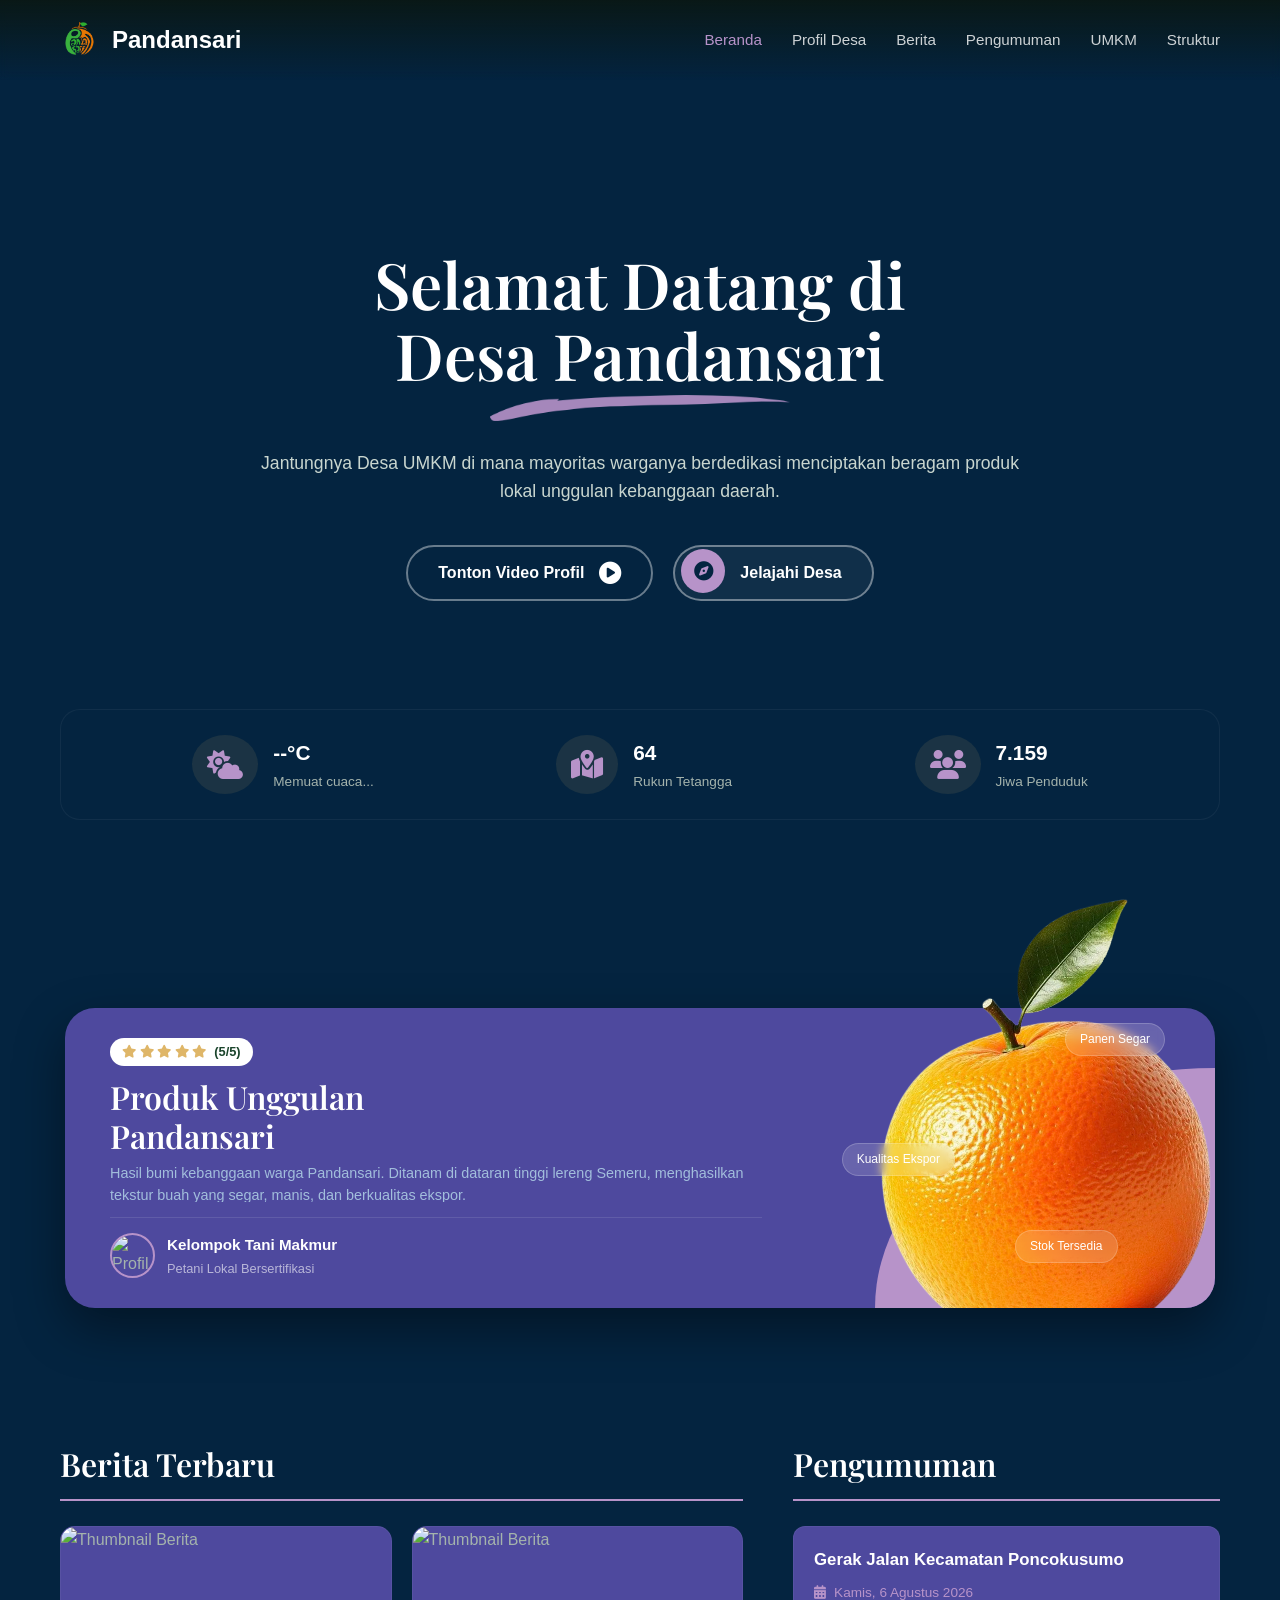
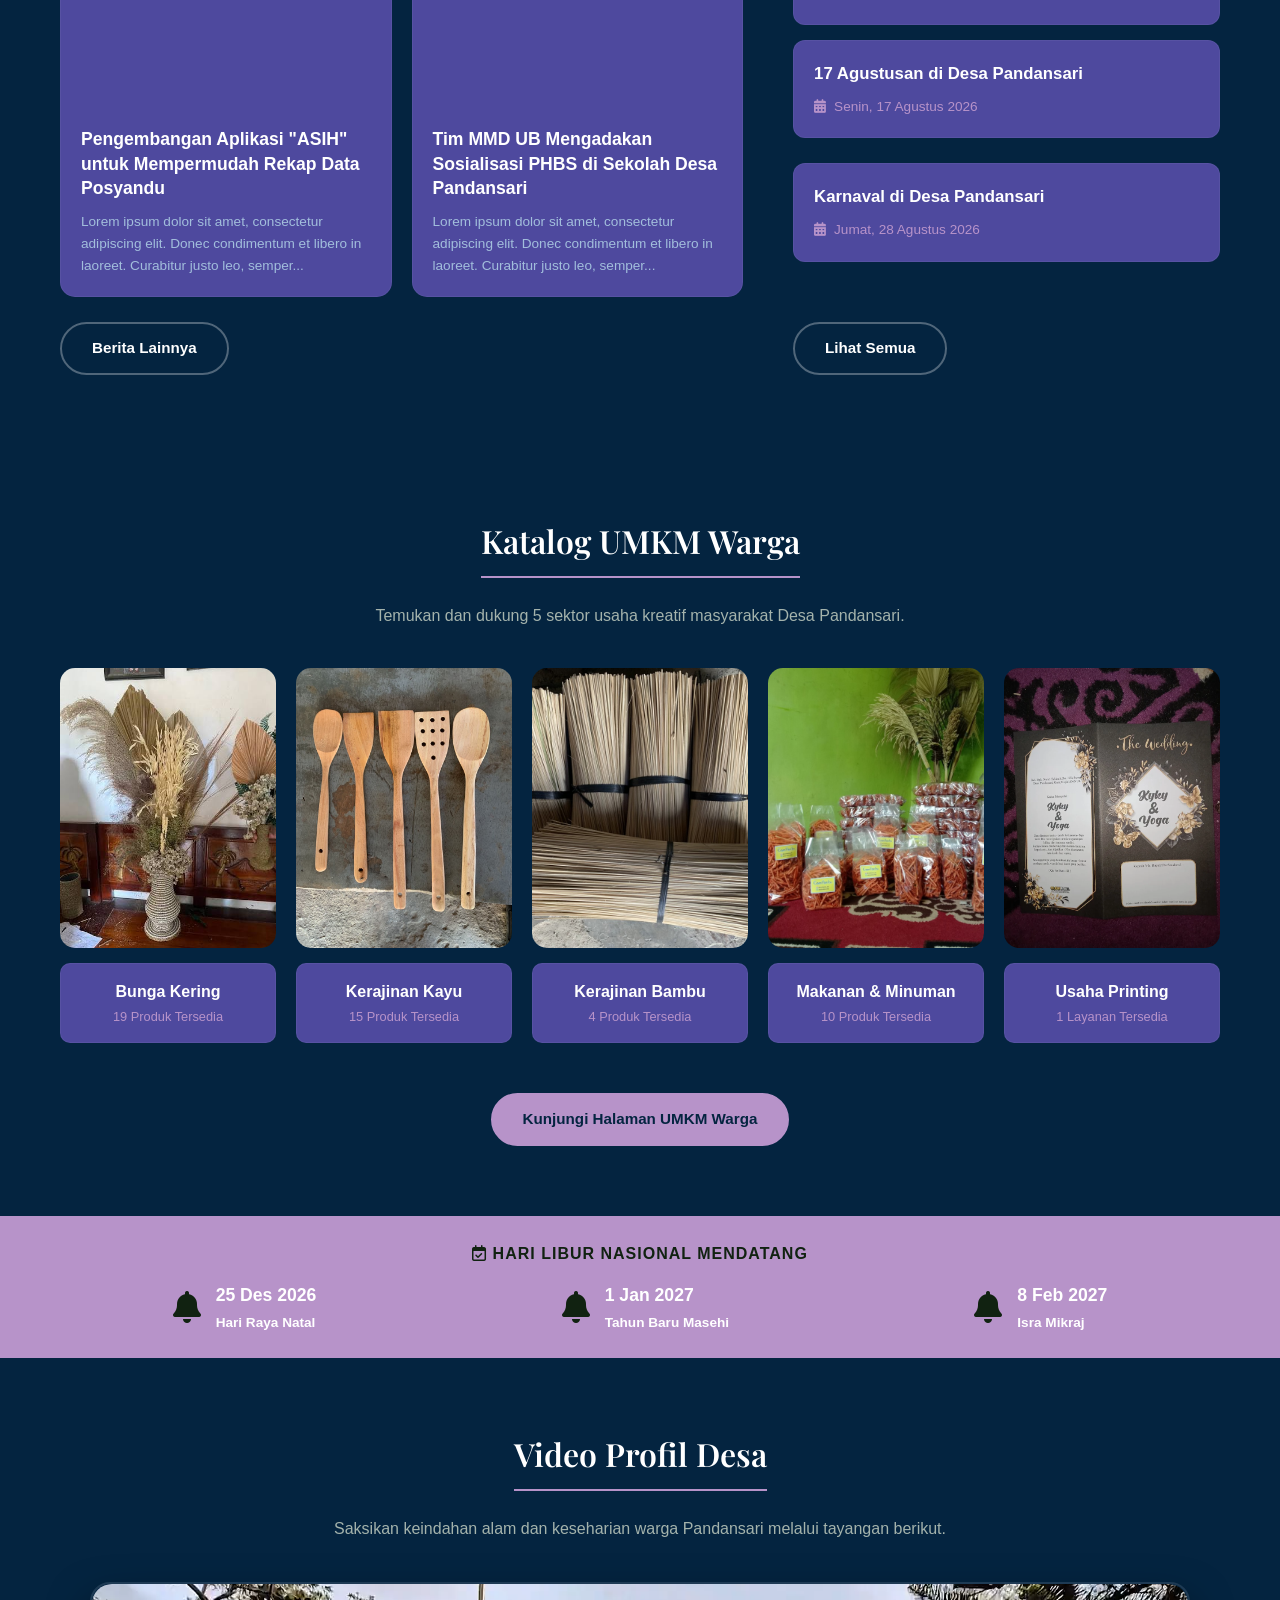
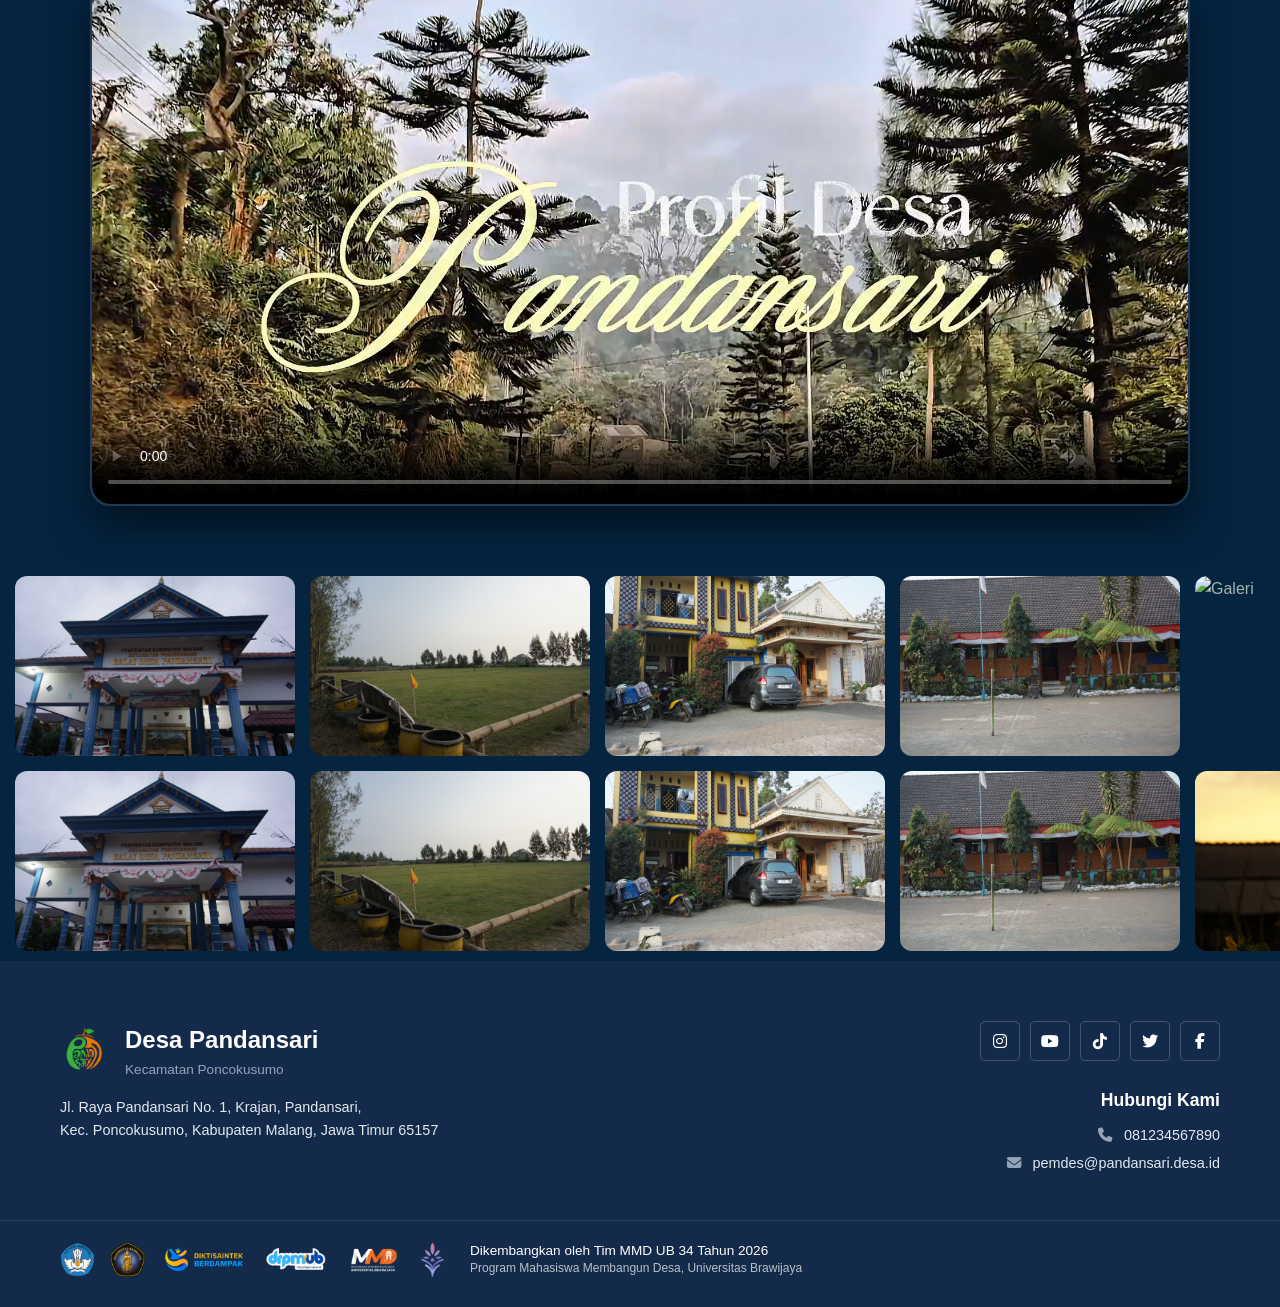
==== index.html @ 89716ce5 "Initial commit tanpa video besar" ====
<!DOCTYPE html>
<html lang="id">
<head>
    <meta charset="UTF-8">
    <meta name="viewport" content="width=device-width, initial-scale=1.0">
    <title>Beranda - Sistem Informasi Desa Pandansari</title>
    <meta name="referrer" content="strict-origin-when-cross-origin">
    
    <link rel="icon" type="image/jpeg" href="assets/MMD34.png">
    <link rel="preconnect" href="https://fonts.googleapis.com">
    <link rel="preconnect" href="https://fonts.gstatic.com" crossorigin>
    <link href="https://fonts.googleapis.com/css2?family=DM+Sans:wght@400;500;700&family=Playfair+Display:ital,wght@0,400;0,600;0,700;1,400&display=swap" rel="stylesheet">
    <link rel="stylesheet" href="https://cdnjs.cloudflare.com/ajax/libs/font-awesome/6.4.0/css/all.min.css">
    <link rel="stylesheet" href="style.css">
</head>
<body>

    <!-- NAVBAR -->
    <header class="navbar-section">
        <div class="container navbar-container">
            <div class="nav-brand">
                <img src="assets/Pandansari.png" alt="Logo Pandansari" class="nav-logo">
                <div class="nav-title">
                    <h1>Pandansari</h1>
                </div>
            </div>
            <div class="hamburger" id="hamburger"><i class="fa-solid fa-bars"></i></div>
            <nav class="nav-menu">
                <ul>
                    <li><a href="index.html" class="active">Beranda</a></li>
                    <li><a href="profil.html">Profil Desa</a></li>
                    <li><a href="berita.html">Berita</a></li>
                    <li><a href="pengumuman.html">Pengumuman</a></li>
                    <li><a href="umkm.html">UMKM</a></li>
                    <li><a href="struktur.html">Struktur</a></li>
                </ul>
            </nav>
        </div>
    </header>

    <!-- 1. HERO SECTION (Selamat Datang, Cuaca, RT, Penduduk) -->
    <section class="hero">
        <video autoplay loop muted playsinline class="hero-bg">
            <source src="assets/backdrop-desa.MOV" type="video/mp4">
        </video>
        <div class="overlay"></div> 
        
        <div class="container hero-content text-center">
            <h1>Selamat Datang di <br>Desa Pandansari</h1>
            <img src="assets/Brush.png" alt="Aksen" class="hero-brush">
            
            <!-- Tagline yang dikembalikan -->
            <p>Jantungnya Desa UMKM di mana mayoritas warganya berdedikasi menciptakan beragam produk lokal unggulan kebanggaan daerah.</p>
            <!-- AREA TOMBOL HERO -->
<div class="hero-actions">
    <!-- Tombol 1: Tonton Video (Gaya Outline) -->
    <a href="#video-profil" class="btn-hero-outline">
        Tonton Video Profil <i class="fas fa-play-circle"></i>
    </a>

    <!-- Tombol 2: Jelajahi Desa (Gaya Ikon Bulat + Teks) -->
    <a href="#produk-unggulan" class="btn-hero-icon-text">
        <div class="icon-circle"><i class="fas fa-compass"></i></div>
        <span class="title">Jelajahi Desa</span>
    </a>
</div>
        </div>

        <!-- Kotak Info Besar (Dikembalikan seperti semula) -->
        <div class="container floating-info-container">
            <div class="floating-card">
                <div class="f-info-item">
                    <i id="weather-icon" class="fa-solid fa-cloud-sun"></i>
                    <div>
                        <h4 id="weather-temp">--°C</h4>
                        <p id="weather-desc">Memuat cuaca...</p>
                    </div>
                </div>
                <div class="f-info-item">
                    <i class="fa-solid fa-map-location-dot"></i>
                    <div>
                        <h4>64</h4>
                        <p>Rukun Tetangga</p>
                    </div>
                </div>
                <div class="f-info-item">
                    <i class="fa-solid fa-users"></i>
                    <div>
                        <h4>7.159</h4>
                        <p>Jiwa Penduduk</p>
                    </div>
                </div>
            </div>
        </div>
    </section>

<!-- 2. PRODUK UNGGULAN (JERUK) - Efek Pop-up / Overlapping -->
    <section class="unggulan-popup-section" id="produk-unggulan">
        <div class="container">
            <div class="unggulan-card">
                
                <!-- Bagian Kiri: Teks & Info -->
                <div class="unggulan-text">
                    <!-- Badge Rating Putih -->
                    <div class="rating-badge">
                        <span class="stars">
                            <i class="fa-solid fa-star"></i>
                            <i class="fa-solid fa-star"></i>
                            <i class="fa-solid fa-star"></i>
                            <i class="fa-solid fa-star"></i>
                            <i class="fa-solid fa-star"></i>
                        </span> 
                        <span class="score">(5/5)</span>
                    </div>
                    
                    <h2>Produk Unggulan <br>Pandansari</h2>
                    <p>Hasil bumi kebanggaan warga Pandansari. Ditanam di dataran tinggi lereng Semeru, menghasilkan tekstur buah yang segar, manis, dan berkualitas ekspor.</p>
                    
                    <!-- Profil Petani dengan Garis Pemisah -->
                    <div class="petani-info">
                        <!-- Mengganti Ikon dengan Gambar Profil Bundar -->
                        <img src="https://via.placeholder.com/100" alt="Profil Petani" class="petani-img">
                        <div>
                            <h4>Kelompok Tani Makmur</h4>
                            <p>Petani Lokal Bersertifikasi</p>
                        </div>
                    </div>
                </div>

                <!-- Bagian Kanan: Gambar Jeruk & Background Blob -->
                <div class="unggulan-image">
                    <!-- Lingkaran warna hijau zaitun di belakang jeruk -->
                    <div class="bg-blob"></div>
                    
                    <!-- Gambar Jeruk -->
                    <img src="assets/orange.png" alt="Jeruk Pandansari" class="main-img">
                    
                </div>

                <div class="floating-tag tag-1">Panen Segar</div>
                <div class="floating-tag tag-2">Kualitas Ekspor</div>
                <div class="floating-tag tag-3">Stok Tersedia</div>

            </div>
        </div>
    </section>

    <!-- 3. BERITA & PENGUMUMAN ACARA (Berdampingan Kiri & Kanan) -->
    <section class="berita-pengumuman-section section-padding">
        <div class="container bp-split">
            
            <!-- Kiri: Berita Desa & Proker -->
 <div class="berita-section">
    <h3 class="section-title">Berita Terbaru</h3>
    
    <div class="berita-grid">
        <!-- Kartu Berita 1 -->
        <div class="berita-card">
            <img src="path-gambar-berita-1.jpg" alt="Thumbnail Berita">
            <div class="berita-content">
                <h4>Pengembangan Aplikasi "ASIH" untuk Mempermudah Rekap Data Posyandu</h4>
                <p>Lorem ipsum dolor sit amet, consectetur adipiscing elit. Donec condimentum et libero in laoreet. Curabitur justo leo, semper...</p>
            </div>
        </div>

        <!-- Kartu Berita 2 -->
        <div class="berita-card">
            <img src="path-gambar-berita-2.jpg" alt="Thumbnail Berita">
            <div class="berita-content">
                <h4>Tim MMD UB Mengadakan Sosialisasi PHBS di Sekolah Desa Pandansari</h4>
                <p>Lorem ipsum dolor sit amet, consectetur adipiscing elit. Donec condimentum et libero in laoreet. Curabitur justo leo, semper...</p>
            </div>
        </div>
    </div>
    
    <!-- Tombol menggunakan gaya asli bawaan Anda -->
    <a href="#" class="btn btn-outline-gold">Berita Lainnya</a>
</div>

    <!-- ==================================
         BAGIAN KANAN: PENGUMUMAN
    =================================== -->
    <div class="pengumuman-section">
        <h3 class="section-title">Pengumuman</h3>
        
        <div class="pengumuman-list">
            <!-- Kartu Pengumuman 1 -->
            <div class="pengumuman-card">
                <h4>Gerak Jalan Kecamatan Poncokusumo</h4>
                <div class="date"><i class="fas fa-calendar-alt"></i> Kamis, 6 Agustus 2026</div>
            </div>
            
            <!-- Kartu Pengumuman 2 -->
            <div class="pengumuman-card">
                <h4>17 Agustusan di Desa Pandansari</h4>
                <div class="date"><i class="fas fa-calendar-alt"></i> Senin, 17 Agustus 2026</div>
            </div>
        </div>

            <div class="pengumuman-card">
                <h4>Karnaval di Desa Pandansari</h4>
                <div class="date"><i class="fas fa-calendar-alt"></i> Jumat, 28 Agustus 2026</div>
            </div>
                <a href="#" class="btn btn-outline-gold">Lihat Semua</a>
        </div>

    </div>

        </div>
    </section>

    <!-- 4. ETALASE UMKM (5 Kartu + Tombol Khusus) -->
    <section class="umkm-section section-padding">
        <div class="container text-center">
            <h2 class="section-title">Katalog UMKM Warga</h2>
            <p style="margin-bottom: 40px;">Temukan dan dukung 5 sektor usaha kreatif masyarakat Desa Pandansari.</p>
            
            <div class="umkm-grid">
                <div class="umkm-item">
                    <div class="umkm-img-box">
                        <img src="assets/bunga.jpg" alt="Bunga Kering">
                    </div>
                    <div class="umkm-info-box">
                        <h3>Bunga Kering</h3>
                        <p>19 Produk Tersedia</p>
                    </div>
                </div>
                <div class="umkm-item">
                    <div class="umkm-img-box">
                        <img src="assets/kayu.jpg" alt="Kayu">
                    </div>
                    <div class="umkm-info-box">
                        <h3>Kerajinan Kayu</h3>
                        <p>15 Produk Tersedia</p>
                    </div>
                </div>
                <div class="umkm-item">
                    <div class="umkm-img-box">
                        <img src="assets/bambu.jpeg" alt="Bambu">
                    </div>
                    <div class="umkm-info-box">
                        <h3>Kerajinan Bambu</h3>
                        <p>4 Produk Tersedia</p>
                    </div>
                </div>
                <div class="umkm-item">
                    <div class="umkm-img-box">
                        <img src="assets/makanan.jpg" alt="Makanan">
                    </div>
                    <div class="umkm-info-box">
                        <h3>Makanan & Minuman</h3>
                        <p>10 Produk Tersedia</p>
                    </div>
                </div>
                <div class="umkm-item">
                    <div class="umkm-img-box">
                        <img src="assets/print.webp" alt="Printing">
                    </div>
                    <div class="umkm-info-box">
                        <h3>Usaha Printing</h3>
                        <p>1 Layanan Tersedia</p>
                    </div>
                </div>
            </div>

            <!-- Tombol Menuju Halaman Khusus UMKM -->
            <a href="umkm.html" class="btn btn-gold" style="margin-top: 50px;">Kunjungi Halaman UMKM Warga</a>
        </div>
    </section>

    <!-- 5. AGENDA LIBUR NASIONAL (Pita Emas Otomatis dari JS) -->
    <section class="agenda-strip">
        <div class="container text-center">
            <h4 style="color: #112211; margin-bottom: 15px; font-family: var(--font-body); font-weight: 700; letter-spacing: 1px;"><i class="fa-regular fa-calendar-check"></i> HARI LIBUR NASIONAL MENDATANG</h4>
        </div>
        <!-- JavaScript akan memasukkan data libur ke dalam div id ini -->
        <div class="container strip-flex" id="agenda-nasional-container">
            <p style="color: #112211;">Menyinkronkan kalender nasional...</p>
        </div>
    </section>

    <!-- 6. VIDEO PROFIL DESA (Wadah Diperbesar) -->
    <section class="video-profile-section section-padding" id="video-profil">
        <div class="container text-center">
            <h2 class="section-title">Video Profil Desa</h2>
            <p style="margin-bottom: 40px;">Saksikan keindahan alam dan keseharian warga Pandansari melalui tayangan berikut.</p>
            
            <div class="video-container-box">
            <video 
                width="100%" 
                height="520" 
                controls 
                poster="assets/thumbnail.png" 
                style="object-fit: cover; border-radius: 20px; display: block;">
               <source src="assets/VIDEO PROFIL.mp4" type="video/mp4">
                Maaf, browser Anda tidak mendukung pemutaran video ini.
            </video>
            </div>
        </div>
    </section>

    <!-- 7. GALERI RUNNING (2 Baris, Rapat dengan Footer) -->
    <section class="gallery-marquee-section">
        <!-- Baris 1: Kanan ke Kiri -->
        <div class="marquee-track track-right">
            <div class="marquee-content">
                <img src="assets/Balai Desa.JPG" alt="Galeri">
                <img src="assets/Lapangan.JPG" alt="Galeri">
                <img src="assets/Rumah Kasun.JPG" alt="Galeri">
                <img src="assets/SDN 1.JPG" alt="Galeri">
                <img src="assets/matahari.jpg" alt="Galeri">
                <img src="assets/bunga.JPG" alt="Galeri">
                <img src="assets/makanan.jpg" alt="Galeri">
                <!-- Duplikat agar loop mulus -->
                <img src="assets/Balai Desa.JPG" alt="Galeri">
                <img src="assets/Lapangan.JPG" alt="Galeri">
                <img src="assets/Rumah Kasun.JPG" alt="Galeri">
                <img src="assets/SDN 1.JPG" alt="Galeri">
                <img src="assets/matahari.JPG" alt="Galeri">
                <img src="assets/bunga.JPG" alt="Galeri">
                <img src="assets/makanan.jpg" alt="Galeri">
            </div>
        </div>
        
        <!-- Baris 2: Kiri ke Kanan -->
        <div class="marquee-track track-left" style="margin-top: 15px;">
            <div class="marquee-content">
                <img src="assets/Balai Desa.JPG" alt="Galeri">
                <img src="assets/Lapangan.JPG" alt="Galeri">
                <img src="assets/Rumah Kasun.JPG" alt="Galeri">
                <img src="assets/SDN 1.JPG" alt="Galeri">
                <img src="assets/matahari.JPG" alt="Galeri">
                <img src="assets/bunga.JPG" alt="Galeri">
                <img src="assets/makanan.jpg" alt="Galeri">
                <!-- Duplikat agar loop mulus -->
                <img src="assets/Balai Desa.JPG" alt="Galeri">
                <img src="assets/Lapangan.JPG" alt="Galeri">
                <img src="assets/Rumah Kasun.JPG" alt="Galeri">
                <img src="assets/SDN 1.JPG" alt="Galeri">
                <img src="assets/matahari.JPG" alt="Galeri">
                <img src="assets/bunga.JPG" alt="Galeri">
                <img src="assets/makanan.jpg" alt="Galeri">
            </div>
        </div>
    </section>

    <!-- FOOTER NGEBRUK -->
    <footer id="kontak" class="footer-ngebruk">
        <div class="container footer-top">
            <div class="f-kiri">
                <div class="f-logo-title">
                    <img src="assets/Pandansari.png" alt="Logo">
                    <div>
                        <h2>Desa Pandansari</h2>
                        <p>Kecamatan Poncokusumo</p>
                    </div>
                </div>
                <p class="f-address">Jl. Raya Pandansari No. 1, Krajan, Pandansari,<br>Kec. Poncokusumo, Kabupaten Malang, Jawa Timur 65157</p>
            </div>
            <div class="f-kanan">
                <div class="f-socials">
                    <a href="#"><i class="fa-brands fa-instagram"></i></a>
                    <a href="#"><i class="fa-brands fa-youtube"></i></a>
                    <a href="#"><i class="fa-brands fa-tiktok"></i></a>
                    <a href="#"><i class="fa-brands fa-twitter"></i></a>
                    <a href="#"><i class="fa-brands fa-facebook-f"></i></a>
                </div>
                <div class="f-kontak-info">
                    <h3>Hubungi Kami</h3>
                    <p><i class="fa-solid fa-phone"></i> 081234567890</p>
                    <p><i class="fa-solid fa-envelope"></i> pemdes@pandansari.desa.id</p>
                </div>
            </div>
        </div>
        <div class="footer-divider"></div>
        <div class="container footer-bottom">
            <div class="f-sponsor-logos">
                <img src="assets/TutWuri.png" alt="Tut Wuri">
                <img src="assets/UB.png" alt="UB">
                <img src="assets/DB.png" alt="Diksaintek">
                <img src="assets/Drpm.png" alt="DRPM">
                <img src="assets/MMD.png" alt="MMD">
                <img src="assets/MMD34.png" alt="MMD 34">
            </div>
            <div class="f-credit">
                <p><strong>Dikembangkan oleh Tim MMD UB 34 Tahun 2026</strong><br>Program Mahasiswa Membangun Desa, Universitas Brawijaya</p>
            </div>
        </div>
    </footer>

    <script src="script.js"></script>
</body>
</html>
---- style.css ----
/* =========================================
   1. VARIABLES & RESET
========================================= */
:root {
    --bg-dark: #042440;     
    --bg-card: #ffffff;  
    --accent-gold: #b793c9;  
    --text-white: #ffffff;
    --text-muted: #a4b3ac;      
    --footer-blue: #132a4a;     
    
    --font-heading: 'Playfair Display', serif;
    --font-body: 'Plus Jakarta Sans', sans-serif;
    --transition: all 0.3s ease;
}

* { margin: 0; padding: 0; box-sizing: border-box; }
html { scroll-behavior: smooth; }

body {
    background-color: var(--bg-dark);
    color: var(--text-muted);
    font-family: var(--font-body);
    line-height: 1.6;
    overflow-x: hidden;
}

a { text-decoration: none; color: inherit; }
ul { list-style: none; }
.container { max-width: 1200px; margin: 0 auto; padding: 0 20px; }
.section-padding { padding: 90px 0; }
.text-center { text-align: center; }

h1, h2, h3, h4 { font-family: var(--font-heading); color: var(--text-white); font-weight: 600; }
h2 { font-size: 2.8rem; margin-bottom: 15px; }

.btn { display: inline-flex; align-items: center; gap: 10px; padding: 12px 30px; font-weight: 600; font-size: 0.95rem; border-radius: 30px; cursor: pointer; transition: var(--transition); }
.btn-gold { background-color: var(--accent-gold); color: var(--bg-dark); border: 2px solid var(--accent-gold); }
.btn-gold:hover { background-color: transparent; color: var(--accent-gold); }
.btn-outline-gold { background-color: transparent; color: var(--text-white); border: 2px solid rgba(255,255,255,0.3); }
.btn-outline-gold:hover { border-color: var(--accent-gold); color: var(--accent-gold); }

/* =========================================
   2. NAVBAR
========================================= */
.navbar-section { position: fixed; top: 0; left: 0; width: 100%; z-index: 1000; padding: 20px 0; background: linear-gradient(to bottom, rgba(10, 23, 18, 0.9) 0%, rgba(10, 23, 18, 0) 100%); backdrop-filter: blur(5px); }
.navbar-container { display: flex; justify-content: space-between; align-items: center; }
.nav-brand { display: flex; align-items: center; gap: 12px; }
.nav-logo { height: 40px; width: auto; }
.nav-title h1 { font-size: 1.5rem; margin: 0; font-family: var(--font-body); font-weight: 700; }
.nav-menu ul { display: flex; gap: 30px; }
.nav-menu a { font-size: 0.95rem; font-weight: 500; color: var(--text-white); opacity: 0.8; transition: var(--transition); }
.nav-menu a:hover, .nav-menu a.active { opacity: 1; color: var(--accent-gold); }
.hamburger { display: none; }

/* =========================================
   3. HERO & FLOATING STATS
========================================= */
.hero { position: relative; height: 100vh; display: flex; flex-direction: column; align-items: center; justify-content: center; }
.hero-bg { position: absolute; top: 0; left: 0; width: 100%; height: 100%; object-fit: cover; z-index: -2; }
.overlay { position: absolute; top: 0; left: 0; width: 100%; height: 100%; background: linear-gradient(to bottom, rgba(4, 36, 64, 0.6) 0%, rgba(4, 36, 64, 0.85) 75%, var(--bg-dark) 100%); z-index: -1; }
.hero-content { max-width: 800px; margin-top: -50px; z-index: 10; }
.hero-content h1 { font-size: 4rem; line-height: 1.1; margin-bottom: 5px; }
.hero-brush { width: 300px; opacity: 0.9; margin-bottom: 20px; }
.hero-content p { font-size: 1.1rem; color: #c9d6cf; margin-bottom: 20px;}

.floating-info-container { position: absolute; bottom: 80px; left: 0; right: 0; z-index: 20; }
.floating-card { background-color: var(--bg-dark); border-radius: 20px; padding: 25px 40px; display: flex; justify-content: space-around; align-items: center; border: 1px solid rgba(255,255,255,0.05); }
.f-info-item { display: flex; align-items: center; gap: 15px; text-align: left;}
.f-info-item i { font-size: 1.8rem; color: var(--accent-gold); background: rgba(223, 182, 104, 0.1); padding: 15px; border-radius: 50%; }
.f-info-item h4 { font-size: 1.3rem; font-family: var(--font-body); margin-bottom: 2px;}
.f-info-item p { font-size: 0.85rem; margin: 0; }

/* --- TAMBAHAN AREA TOMBOL HERO --- */
.hero-actions {
    display: flex;
    align-items: center;
    justify-content: center; 
    gap: 20px;
    margin-top: 40px;
}

/* Desain Tombol 1: Tonton Video */
.btn-hero-outline {
    display: inline-flex;
    align-items: center;
    justify-content: center;
    gap: 15px;
    padding: 0 30px;
    height: 56px; /* Tinggi disamakan */
    border: 2px solid rgba(255, 255, 255, 0.4);
    border-radius: 50px;
    color: var(--text-white);
    font-weight: 600;
    font-size: 1rem;
    font-family: var(--font-body);
    transition: var(--transition);
}
.btn-hero-outline i {
    font-size: 1.4rem;
}
.btn-hero-outline:hover {
    border-color: var(--text-white);
    background: rgba(255, 255, 255, 0.1);
}

/* Desain Tombol 2: Jelajahi Desa */
.btn-hero-icon-text {
    display: inline-flex;
    align-items: center;
    justify-content: center;
    gap: 15px;
    color: var(--text-white);
    transition: var(--transition);
    padding: 0 30px 0 6px; /* Padding kiri lebih kecil untuk ikon bulat */
    height: 56px; /* Tinggi disamakan dengan tombol 1 */
    border: 2px solid rgba(255, 255, 255, 0.4); /* Warna border disamakan */
    border-radius: 50px;
    background: rgba(255, 255, 255, 0.05);
}
.btn-hero-icon-text:hover {
    border-color: var(--accent-gold);
    background: rgba(255, 255, 255, 0.1); 
}
.btn-hero-icon-text .icon-circle {
    width: 44px;
    height: 44px;
    background-color: var(--accent-gold); 
    border-radius: 50%;
    display: flex;
    justify-content: center;
    align-items: center;
    color: var(--bg-dark); 
    font-size: 1.2rem;
}
.btn-hero-icon-text .title {
    font-weight: 600; /* Ketebalan disamakan */
    font-size: 1rem;
    font-family: var(--font-body);
    margin: 0; /* Menghapus margin yang membuat teks miring */
}
.btn-hero-icon-text .text-group {
    display: flex;
    flex-direction: column;
    text-align: left;
}
.btn-hero-icon-text .subtitle {
    font-size: 0.8rem;
    color: #c9d6cf; 
}

/* --- RESPONSIVE UNTUK LAYAR KECIL (HP) --- */
@media screen and (max-width: 768px) {
    .hero-actions {
        flex-direction: column;
        gap: 20px;
    }
}

/* =========================================
   4. KARTU JERUK POP-UP (OVERLAPPING)
========================================= */
.unggulan-popup-section { 
    position: relative; 
    
    /* 1. Z-INDEX DITURUNKAN: 
       Menjadi 15 agar efek blurnya mulus menyelinap di BAWAH kotak statistik (yang bernilai 20) */
    z-index: 20; 
    
    /* 2. TARIK KE ATAS:
       Tidak perlu terlalu tinggi, cukup untuk menutupi garis potong video */
    margin-top: -82px;
    margin-bottom: 10px; 
    
    /* 3. JARAK ANTAR SESI:
       Angka ini (190px) yang mengatur jarak kartu jeruk dengan kotak statistik. 
       Jika masih terasa kurang jauh, besarkan jadi 200px. Jika terlalu jauh, turunkan jadi 170px. */
    padding-top: 190px; 
    padding-bottom: 50px;
    
    /* 4. EFEK FADING (BLUR) YANG LEBIH HALUS:
       Triknya adalah TIDAK menggunakan kata "transparent", melainkan menggunakan 
       versi transparan (rgba) dari warna navy Anda sendiri (#042440 = rgb 4, 36, 64) 
       agar gradasinya sempurna 100% menyatu. */
    background: transparent;
}

.unggulan-card { 
    background-color: #4e499e; 
    border-radius: 30px; 
    display: flex; 
    box-shadow: 0 20px 50px rgba(0,0,0,0.4); 
    max-width: 1150px; 
    height: 300px; /* TINGGI DIKUNCI PASTI 300px */
    margin: 0 auto;
    overflow: visible; 
    position: relative;
    box-sizing: border-box; /* Sangat penting agar padding tidak merusak tinggi */
}

/* --- BAGIAN KIRI (TEKS) --- */
.unggulan-text { 
    flex: 1.6; 
    padding: 30px 45px; /* Padding dikurangi agar teks muat di ruang 300px */
    display: flex;
    flex-direction: column;
    justify-content: center;
    z-index: 2;
    height: 100%; 
}

.rating-badge { 
    background-color: #ffffff; 
    display: inline-flex; 
    align-items: center; 
    gap: 8px; 
    padding: 4px 12px; 
    border-radius: 20px; 
    font-size: 0.8rem; 
    font-weight: 700; 
    width: fit-content;
    margin-bottom: 12px; /* Margin dirapatkan */
}
.rating-badge .stars { color: #dfb668; }
.rating-badge .score { color: #1a442b; }

.unggulan-text h2 { 
    margin-bottom: 8px; 
    font-size: 2rem; 
    color: #ffffff; 
    line-height: 1.2;
}

.unggulan-text p { 
    margin-bottom: 15px; 
    font-size: 0.9rem; 
    color: #a2bedc; 
    line-height: 1.5; 
    /* Mencegah teks terlalu panjang tumpah ke bawah */
    display: -webkit-box;
    -webkit-line-clamp: 3;
    -webkit-box-orient: vertical;
    overflow: hidden;
}

/* Profil Petani */
.petani-info { 
    display: flex; 
    align-items: center; 
    gap: 12px; 
    border-top: 1px solid rgba(255,255,255,0.1); 
    padding-top: 15px;
}
.petani-img { 
    width: 45px; 
    height: 45px; 
    border-radius: 50%; 
    object-fit: cover; 
    border: 2px solid var(--accent-gold); 
}
.petani-info h4 { font-family: var(--font-body); font-size: 0.95rem; margin-bottom: 2px; color: #ffffff; }
.petani-info p { font-size: 0.8rem; margin: 0; color: rgba(255,255,255,0.6); }

/* --- BAGIAN KANAN (GAMBAR & BENTUK) --- */
.unggulan-image { 
    flex: 1; 
    position: relative; 
    border-radius: 0 30px 30px 0;
    height: 100%; /* Memastikan tinggi wadah persis 300px mengikuti card */
    
    /* INI KUNCI RAHASIANYA: 
       Memotong (crop) batas bawah persis di 0, 
       tapi melonggarkan batas atas, kiri, dan kanan hingga 300px agar daun & tag bisa keluar bebas! */
    clip-path: inset(-300px -300px 0 -300px);
}

/* Latar belakang lengkungan */
.bg-blob {
    position: absolute;
    bottom: 0;
    right: 0;
    width: 340px; 
    height: 240px; 
    background-color: #b793c9;
    border-radius: 100% 0 30px 0; 
    z-index: 1;
}

/* Gambar Jeruk */
.unggulan-image .main-img { 
    position: absolute; 
    bottom: -40px; /* Sengaja didorong ke bawah agar bagian bawahnya ditebas rata oleh clip-path parent */
    right: 15px;  
    height: 420px; /* Jeruk dibesarkan agar proporsional mengisi kartu 300px */
    width: auto;
    object-fit: contain; 
    z-index: 10;
    transform: rotate(-15deg); /* Jeruk tetap miring */
}

/* --- EFEK TAG MELAYANG (FLOATING TAGS) --- */
.floating-tag {
    position: absolute;
    background: rgba(255,255,255,0.15); 
    backdrop-filter: blur(5px);
    -webkit-backdrop-filter: blur(5px);
    color: #ffffff;
    padding: 6px 14px;
    border-radius: 20px;
    font-size: 0.75rem;
    display: flex;
    align-items: center;
    gap: 8px;
    z-index: 15;
    border: 1px solid rgba(255,255,255,0.2);
}
.floating-tag i {
    font-size: 0.4rem;
    background: #ffffff;
    color: #ffffff;
    border-radius: 50%;
    padding: 2px;
}

/* Posisi disesuaikan agar pas memeluk jeruk dan tidak terpotong */
.tag-1 { top: 5%; left: 1000px; }
.tag-2 { top: 45%; right: 260px; }
.tag-3 { bottom: 15%; left: 950px; }

/* =========================================
   5. BERITA & PENGUMUMAN ACARA (SPLIT)
========================================= */
.bp-split { 
    display: grid; 
    grid-template-columns: 1.6fr 1fr; /* Proporsi: Berita lebih lebar dari Pengumuman */
    gap: 50px; 
}

/* Judul Bagian dengan Garis Bawah Gold */
.section-title {
    font-family: var(--font-heading);
    font-size: 2rem;
    color: var(--text-white);
    margin-bottom: 25px;
    border-bottom: 2px solid var(--accent-gold);
    padding-bottom: 10px;
    display: inline-block;
}

/* --- AREA BERITA KIRI --- */
.berita-grid {
    display: grid;
    grid-template-columns: repeat(2, 1fr); /* 2 Kolom Berita */
    gap: 20px;
    margin-bottom: 25px;
}

/* Kartu Berita ala Tema Anda */
.berita-card {
    background: #4e499e; /* Warna ungu kartu asli Anda */
    border: 1px solid rgba(255,255,255,0.05); /* Border transparan asli */
    border-radius: 15px; /* Lengkungan sudut asli */
    overflow: hidden;
    display: flex;
    flex-direction: column;
    transition: var(--transition);
}
.berita-card:hover {
    transform: translateY(-8px);
    border-color: var(--accent-gold); /* Menyala gold saat di-hover */
}
.berita-card img {
    width: 100%;
    height: 180px;
    object-fit: cover;
}
.berita-content {
    padding: 20px;
    display: flex;
    flex-direction: column;
    flex: 1;
}
.berita-content h4 {
    font-size: 1.1rem;
    font-family: var(--font-body);
    color: var(--text-white);
    margin-bottom: 10px;
    line-height: 1.4;
}
.berita-content p {
    font-size: 0.85rem;
    color: #a2bedc; 
    
    /* PERUBAHAN: Margin bawah dinolkan karena sudah tidak ada elemen profil di bawahnya */
    margin-bottom: 0; 
    
    display: -webkit-box;
    -webkit-line-clamp: 3; 
    -webkit-box-orient: vertical;
    overflow: hidden;
}

/* --- AREA PENGUMUMAN KANAN --- */
.pengumuman-list {
    display: flex;
    flex-direction: column;
    gap: 15px;
    margin-bottom: 25px;
}
.pengumuman-card {
    background: #4e499e; /* Warna ungu kartu asli Anda */
    border: 1px solid rgba(255,255,255,0.05);
    border-radius: 12px;
    padding: 20px;
    display: flex;
    flex-direction: column;
    gap: 8px;
    transition: var(--transition);
}
.pengumuman-card:hover { 
    transform: translateX(10px); /* Efek geser kanan asli Anda */
    border-color: var(--accent-gold);
}
.pengumuman-card h4 { 
    font-size: 1.05rem; 
    font-family: var(--font-body); 
    color: var(--text-white); 
    margin: 0; 
}
.pengumuman-card .date { 
    font-size: 0.85rem; 
    color: var(--accent-gold); 
    display: flex; 
    align-items: center; 
    gap: 8px; 
}

.berita-section, 
.pengumuman-section {
    display: flex;
    flex-direction: column;
    height: 100%;
}

/* 2. Berikan margin-top: auto pada tombol agar otomatis terdorong ke paling bawah */
.berita-section > a,
.pengumuman-section > a {
    margin-top: auto; /* Ini kunci utamanya! */
    align-self: flex-start; /* Memastikan tombol tidak melebar (full width) */
}

/* =========================================
   6. UMKM GRID (5 ITEM)
========================================= */
.umkm-grid { display: grid; grid-template-columns: repeat(5, 1fr); gap: 20px; }
.umkm-item { text-align: left; }
.umkm-img-box { position: relative; border-radius: 15px; overflow: hidden; height: 280px; margin-bottom: 15px; }
.umkm-img-box img { width: 100%; height: 100%; object-fit: cover; transition: transform 0.5s ease; }
.umkm-item:hover .umkm-img-box img { transform: scale(1.05); }
.umkm-rating { position: absolute; top: 10px; left: 10px; z-index: 2; background: rgba(255,255,255,0.9); color: #000; padding: 4px 10px; border-radius: 10px; font-size: 0.75rem; font-weight: 700; }
.umkm-rating i { color: #f59e0b; }
.umkm-info-box { background: #4e499e; padding: 15px; border-radius: 10px; border: 1px solid rgba(255,255,255,0.05); text-align: center; }
.umkm-info-box h3 { font-family: var(--font-body); font-size: 1rem; margin-bottom: 2px; }
.umkm-info-box p { font-size: 0.8rem; color: var(--accent-gold); margin: 0; }

/* =========================================
   7. AGENDA LIBUR NASIONAL (GOLD STRIP)
========================================= */
.agenda-strip { background-color: var(--accent-gold); padding: 25px 0; }
.strip-flex { display: flex; justify-content: space-around; align-items: center; flex-wrap: wrap; gap: 20px; }
.strip-item { display: flex; align-items: center; gap: 15px; color: #112211; }
.strip-item i { font-size: 2rem; }
.strip-text h4 { color: #fff; font-family: var(--font-body); font-size: 1.1rem; margin-bottom: 2px; font-weight: 700;}
.strip-text p { font-size: 0.85rem; margin: 0; font-weight: 600; color: #fff; }

/* =========================================
   8. VIDEO PROFIL (WADAH BESAR)
========================================= */
.video-container-box { position: relative; border-radius: 20px; overflow: hidden; box-shadow: 0 20px 40px rgba(0,0,0,0.5); max-width: 1100px; /* Diperlebar */ margin: 0 auto; border: 2px solid rgba(255,255,255,0.1); }
.video-thumbnail { width: 100%; display: block; aspect-ratio: 16/9; object-fit: cover; }
.play-button-overlay { position: absolute; top: 50%; left: 50%; transform: translate(-50%, -50%); width: 90px; height: 90px; background: var(--accent-gold); border-radius: 50%; display: flex; justify-content: center; align-items: center; color: #fff; font-size: 2.2rem; cursor: pointer; transition: var(--transition); }
.play-button-overlay:hover { background: #4e499e; color: var(--accent-gold); transform: translate(-50%, -50%) scale(1.1); }

/* =========================================
   9. RUNNING GALERI (RAPAT BAWAH)
========================================= */
/* Padding bawah diperkecil (hanya 10px) agar menempel dengan footer */
.gallery-marquee-section { padding-bottom: 10px; overflow: hidden; }
.marquee-track { display: flex; width: max-content; }
.marquee-content { display: flex; gap: 15px; padding-left: 15px; }
.marquee-content img { width: 280px; height: 180px; object-fit: cover; border-radius: 12px; }
.track-right { animation: scroll-right 25s linear infinite; }
@keyframes scroll-right { 0% { transform: translateX(-50%); } 100% { transform: translateX(0); } }
.track-left { animation: scroll-left 25s linear infinite; }
@keyframes scroll-left { 0% { transform: translateX(0); } 100% { transform: translateX(-50%); } }
/* DIBIARKAN KOSONG: Tidak ada animasi pause saat hover sesuai permintaan */

/* =========================================
   10. FOOTER ALA DESA NGEBRUK
========================================= */
.footer-ngebruk { background-color: var(--footer-blue); padding-top: 60px; color: #e2e8f0; font-family: var(--font-body); }
.footer-top { display: flex; justify-content: space-between; gap: 40px; margin-bottom: 40px; }
.f-logo-title { display: flex; align-items: center; gap: 15px; margin-bottom: 15px; }
.f-logo-title img { width: 50px; }
.f-logo-title h2 { font-size: 1.5rem; margin: 0; font-family: var(--font-body); }
.f-logo-title p { font-size: 0.85rem; color: #94a3b8; }
.f-address { font-size: 0.9rem; line-height: 1.6; max-width: 400px; }
.f-kanan { text-align: right; }
.f-socials { display: flex; justify-content: flex-end; gap: 10px; margin-bottom: 25px; }
.f-socials a { display: inline-flex; justify-content: center; align-items: center; width: 40px; height: 40px; border: 1px solid rgba(255,255,255,0.2); border-radius: 5px; color: #fff; transition: var(--transition); }
.f-socials a:hover { background: #fff; color: var(--footer-blue); }
.f-kontak-info h3 { font-size: 1.1rem; font-family: var(--font-body); margin-bottom: 10px; }
.f-kontak-info p { font-size: 0.9rem; margin-bottom: 5px; }
.f-kontak-info i { margin-right: 8px; color: #94a3b8; }
.footer-divider { border-top: 1px solid rgba(255,255,255,0.1); margin-bottom: 20px; }
.footer-bottom { display: flex; align-items: center; gap: 20px; padding-bottom: 30px; }
.f-sponsor-logos { display: flex; gap: 15px; flex-wrap: wrap; }
.f-sponsor-logos img { height: 35px; width: auto; object-fit: contain; }
.f-credit p { font-size: 0.75rem; color: rgba(255,255,255,0.7); line-height: 1.4; margin: 0; }
.f-credit p strong { font-size: 0.85rem; color: #fff; font-weight: 500; }

/* =========================================
   11. PAGE HEADER (Halaman Dalam Umum)
========================================= */
.page-header { background: linear-gradient(to right, #4e499e, #03120c); color: var(--text-white); padding: 140px 0 70px 0; }
.page-header h1 { font-size: 2.5rem; margin-bottom: 10px; }
.page-header p { font-size: 1.1rem; color: var(--accent-gold); }

/* =========================================
   RESPONSIVE UNTUK TABLET (MAX 992px)
========================================= */
@media screen and (max-width: 992px) {
    .nav-menu { display: none; }
    .hamburger { display: block; }
    
    .hero-content h1 { font-size: 2.8rem; }
    .floating-card { flex-direction: column; gap: 20px; align-items: flex-start; }
    
    /* 1. KARTU UTAMA */
    .unggulan-card { 
        flex-direction: row !important; 
        height: auto !important;
        min-height: 280px !important;
        overflow: visible !important; 
        position: relative !important;
    }
    
    /* 2. AREA TEKS (Teks dibiarkan panjang, batasan baris dihapus) */
    .unggulan-text { 
        width: 50% !important; 
        max-width: 50% !important;
        padding: 30px 10px 30px 20px !important; 
        border-right: none !important; 
        z-index: 5 !important;
    }
    
    /* PERBAIKAN: Menampilkan seluruh deskripsi tanpa titik-titik (...) */
    .unggulan-text p {
        -webkit-line-clamp: unset !important; 
        display: block !important;
        overflow: visible !important;
    }
    
    /* 3. WADAH GAMBAR */
    .unggulan-image { 
        position: absolute !important;
        right: 0 !important;
        top: 0 !important; 
        width: 50% !important; 
        height: 100% !important; 
        border-radius: 0 30px 30px 0 !important; 
        
        -webkit-mask-image: none !important;
        mask-image: none !important;
        
        /* PERBAIKAN CLIP: Membebaskan sisi bawah (-200px) agar ellipse tidak terpotong gaib */
        clip-path: inset(-200px 0 -200px -100px round 0 30px 30px 0) !important;
    }
    
    /* 4. JERUK POP-UP */
    .unggulan-image .main-img { 
        position: absolute !important; 
        top: -15px !important; 
        right: -30px !important; /* Dipotong rata di kanan oleh wadah */
        left: auto !important; 
        bottom: auto !important;
        width: 230px !important; 
        height: auto !important;
        transform: rotate(-10deg) !important; 
        max-width: none !important;
        z-index: 10 !important;
    }
    
    /* 5. ALAS ELLIPSE (Dimunculkan kembali di bawah jeruk) */
    .bg-blob { 
        position: absolute !important;
        top: 180px !important; 
        right: 5px !important;
        bottom: auto !important;
        width: 170px !important; 
        height: 45px !important; 
        border-radius: 50% !important; 
        background-color: #b793c9 !important; 
        z-index: 1 !important;
    }
    
    /* 6. TAG MELAYANG */
    .floating-tag { 
        display: flex !important; 
        position: absolute !important;
        width: fit-content !important; 
        white-space: nowrap !important; 
        z-index: 15 !important;
        padding: 5px 10px !important;
        font-size: 0.65rem !important;
    }
    
    /* PERBAIKAN POSISI TAG (Sesuai Sketsa) */
    .tag-1 { top: 40% !important; left: -30px !important; right: auto !important; } /* Di kiri jeruk */
    .tag-2 { top: 220px !important; left: 30px !important; right: auto !important; } /* Di tengah bawah jeruk */
    .tag-3 { top: 20px !important; right: 10px !important; left: auto !important; bottom: auto !important; } /* Di kanan atas */
    
    .bp-split { grid-template-columns: 1fr; gap: 40px; }
    .umkm-grid { grid-template-columns: repeat(2, 1fr); }
    .footer-top { flex-direction: column; }
    .f-kanan { text-align: left; }
    .f-socials { justify-content: flex-start; }
    .footer-bottom { flex-direction: column; align-items: flex-start; }
}

/* =========================================
   RESPONSIVE UNTUK HP (MAX 768px)
========================================= */
@media screen and (max-width: 768px) {
    .umkm-grid { grid-template-columns: 1fr; }
    .berita-item-row { flex-direction: column; }
    .berita-item-row img { width: 100%; height: 200px; }
    .strip-flex { flex-direction: column; align-items: flex-start; }
    
    .unggulan-popup-section { margin: 40px 15px !important; }
    
    .unggulan-card { min-height: 250px !important; } 
    
    .unggulan-text { 
        width: 55% !important; 
        max-width: 55% !important;
        padding: 20px 5px 20px 15px !important;
    }
    
    .unggulan-text h2 { font-size: 1.25rem !important; margin-bottom: 8px !important; }
    
    /* Deskripsi HP tampil semua */
    .unggulan-text p { 
        font-size: 0.75rem !important; 
        -webkit-line-clamp: unset !important; 
        display: block !important;
        margin-bottom: 12px !important;
    }
    
    .unggulan-image { width: 45% !important; }
    
    /* Ukuran Jeruk & Ellipse HP */
    .unggulan-image .main-img { 
        width: 175px !important; 
        top: -15px !important;
        right: -20px !important;
    }
    
    .bg-blob { 
        width: 150px !important; 
        height: 55px !important; 
        top: 170px !important; 
        right: -10px !important;
    }

    /* Posisi Tag Layar HP */
    .floating-tag { padding: 4px 8px !important; font-size: 0.6rem !important; }
    .tag-1 { top: 20% !important; left: 210px !important; } /* Kiri */
    .tag-2 { top: 160px !important; left: 290px !important; } /* Bawah Tengah */
    .tag-3 { top: 10px !important; right: -15px !important; left: auto !important; } /* Kanan Atas */

    .berita-grid { grid-template-columns: 1fr; }
}

/* =========================================
   HALAMAN UMKM (PER SEKTOR)
========================================= */

.katalog-umkm-wrapper {
    padding: 50px 0;
}

.umkm-sector {
    margin-bottom: 70px;
}

/* Judul Sektor UMKM */
.umkm-sector .section-title {
    font-family: var(--font-heading);
    font-size: 2rem;
    color: var(--text-white);
    margin-bottom: 30px;
    border-bottom: 2px solid var(--accent-gold);
    padding-bottom: 10px;
    display: inline-block;
}
.umkm-sector .section-title span {
    font-family: var(--font-body);
    font-size: 1rem;
    color: var(--accent-gold);
    font-weight: normal;
    margin-left: 10px;
}

/* Grid Toko (Menampilkan 4 kartu per baris di layar besar) */
.shop-grid {
    display: grid;
    grid-template-columns: repeat(4, 1fr);
    gap: 25px;
}

/* Desain Kartu Toko (Tema Ungu) */
.shop-card {
    background: #4e499e; /* Warna ungu khas beranda Anda */
    border: 1px solid rgba(255, 255, 255, 0.08); /* Efek bingkai kaca tipis */
    border-radius: 16px; /* Sudut sedikit lebih membulat halus */
    overflow: hidden;
    display: flex;
    flex-direction: column;
    transition: all 0.4s ease;
    box-shadow: 0 4px 15px rgba(0, 0, 0, 0.15); /* Bayangan dasar */
}

.shop-card:hover {
    transform: translateY(-10px);
    border-color: var(--accent-gold);
    box-shadow: 0 15px 35px rgba(0, 0, 0, 0.35); /* Bayangan lebih pekat saat hover */
}

/* Area Gambar dengan efek Zoom Hover */
.shop-card .img-wrapper {
    width: 100%;
    height: 190px;
    overflow: hidden; 
}
.shop-card img {
    width: 100%;
    height: 100%;
    object-fit: cover;
    transition: transform 0.6s ease; /* Animasi mulus */
}
.shop-card:hover img {
    transform: scale(1.1); /* Gambar membesar perlahan saat di-hover */
}

/* Area Informasi (Rata Tengah) */
.shop-info {
    padding: 25px 20px;
    display: flex;
    flex-direction: column;
    align-items: center; /* Membuat semua konten ke tengah (Center) */
    text-align: center;
    flex: 1;
}

.shop-info h4 {
    font-size: 1.15rem;
    font-family: var(--font-body);
    color: var(--text-white);
    margin-bottom: 8px;
    font-weight: 700;
    line-height: 1.3;
}

/* Gaya Teks Alamat */
.shop-address {
    font-size: 0.85rem;
    color: #a2bedc; /* Warna biru pudar khas tema Anda */
    margin-bottom: 22px;
    display: flex;
    align-items: center; /* Ikon dan teks sejajar */
    justify-content: center;
    gap: 6px;
    line-height: 1.4;
}
.shop-address i {
    color: var(--accent-gold); /* Ikon map berwarna gold */
    font-size: 0.9rem;
}

/* Tombol WA Elegan */
.btn-wa {
    margin-top: auto; 
    display: inline-flex;
    align-items: center;
    justify-content: center;
    gap: 8px;
    background: linear-gradient(135deg, #25D366, #1ebe57); /* Gradasi agar lebih hidup */
    color: #ffffff;
    padding: 10px 22px;
    border-radius: 50px;
    font-size: 0.9rem;
    font-weight: 600;
    text-decoration: none;
    transition: all 0.3s ease;
    box-shadow: 0 4px 10px rgba(37, 211, 102, 0.3); /* Bayangan hijau menyala */
}
.btn-wa:hover {
    transform: translateY(-2px);
    box-shadow: 0 6px 15px rgba(37, 211, 102, 0.5);
    color: #ffffff;
}

/* --- RESPONSIVE LAYOUT UNTUK LAYAR KECIL --- */
@media screen and (max-width: 992px) {
    .shop-grid {
        grid-template-columns: repeat(3, 1fr); /* 3 kartu per baris di Tablet */
    }
}
@media screen and (max-width: 768px) {
    .shop-grid {
        grid-template-columns: repeat(2, 1fr); /* 2 kartu per baris di HP Besar */
    }
}
@media screen and (max-width: 480px) {
    .shop-grid {
        grid-template-columns: 1fr; /* 1 kartu per baris di HP Kecil */
    }
}

/* =========================================
   PROFIL DESA - FIX SPACING, VISI MISI & TABEL SIMETRIS
========================================= */

.sejarah-section, 
.visi-misi-section, 
.geografi-section, 
.kependudukan-section, 
.demografi-section,
.quick-stats-section {
    background-color: var(--bg-dark);
    color: var(--text-white);
    overflow-x: hidden;
}

/* Global Padding Section */
.section-padding {
    padding: 70px 0;
}

/* Header Sections & Spacing Fixes */
.section-header {
    margin-bottom: 45px;
    position: relative;
    z-index: 2;
}

.sub-label {
    color: var(--accent-gold);
    font-weight: 700;
    letter-spacing: 2px;
    font-size: 0.85rem;
    display: block;
    margin-bottom: 8px;
}

.aesthetic-heading {
    font-family: var(--font-heading);
    font-size: 2.2rem;
    color: var(--text-white);
    margin: 0;
}

.center-underline {
    position: relative;
    display: inline-block;
    padding-bottom: 15px; /* (Opsional) Diberi sedikit ruang ekstra antara teks judul dan garisnya */
    margin-bottom: 40px;  /* TAMBAHAN BARU: Memberi jarak ke bawah agar tidak mepet dengan tombol tab */
}

.center-underline::after {
    content: '';
    position: absolute;
    bottom: 0;
    left: 50%;
    transform: translateX(-50%);
    width: 100%; /* UBAH: Mengganti 60px menjadi 100% agar garis memanjang persis mengikuti panjang judul teks */
    height: 3px;
    background: var(--accent-gold);
    border-radius: 3px;
}

/* Page Header Hero Modern */
.page-header-aesthetic {
    padding: 90px 20px 40px;
    background: linear-gradient(180deg, rgba(4, 36, 64, 0.9) 0%, var(--bg-dark) 100%);
}

.aesthetic-tag {
    background: rgba(212, 175, 55, 0.15);
    color: var(--accent-gold);
    border: 1px solid rgba(212, 175, 55, 0.4);
    padding: 6px 18px;
    border-radius: 50px;
    font-size: 0.82rem;
    font-weight: 700;
    letter-spacing: 1.5px;
    display: inline-block;
    margin-bottom: 15px;
}

.hero-title {
    font-family: var(--font-heading);
    font-size: 2.8rem;
    color: var(--text-white);
    margin-bottom: 8px;
}

.hero-desc {
    color: #cbd5e1;
    font-family: var(--font-body);
    font-size: 1.05rem;
    margin: 0;
}

/* 1. Quick Stats Grid Header */
.quick-stats-section { 
    padding-top: 25px; /* KUNCI UTAMA: Memberi ruang agar efek hover (naik) tidak terpotong */
    padding-bottom: 40px; 
}
.quick-stats-grid {
    display: grid;
    grid-template-columns: repeat(auto-fit, minmax(240px, 1fr));
    gap: 25px; 
    max-width: 1140px;
    margin: 0 auto;
}

.stat-card {
    background: #4e499e;
    border: 1px solid rgba(255, 255, 255, 0.12);
    border-radius: 18px;
    padding: 25px;
    display: flex;
    align-items: center;
    gap: 20px;
    box-shadow: 0 10px 25px rgba(0, 0, 0, 0.15);
    transition: all 0.3s cubic-bezier(0.4, 0, 0.2, 1);
}

.stat-card:hover {
    transform: translateY(-8px); /* Card naik saat di-hover */
    border-color: var(--accent-gold);
    box-shadow: 0 15px 30px rgba(0, 0, 0, 0.25);
}

.stat-icon {
    width: 56px;
    height: 56px;
    background: rgba(212, 175, 55, 0.15);
    color: var(--accent-gold);
    border-radius: 14px;
    display: flex;
    align-items: center;
    justify-content: center;
    font-size: 1.6rem;
}

.stat-info h3 { font-family: var(--font-heading); font-size: 1.7rem; color: var(--text-white); margin: 0; line-height: 1.1; }
.stat-info p { font-size: 0.9rem; color: #cbd5e1; margin: 6px 0 0 0; font-family: var(--font-body); }

/* About Hero Card */
.about-hero-card {
    background: #4e499e;
    border-radius: 20px;
    border: 1px solid rgba(255, 255, 255, 0.1);
    display: grid;
    grid-template-columns: 1fr;
    overflow: hidden;
    max-width: 1140px;
    margin: 0 auto;
    box-shadow: 0 15px 35px rgba(0,0,0,0.2);
}

@media (min-width: 850px) {
    .about-hero-card { grid-template-columns: 0.9fr 1.1fr; }
}

.about-image-wrapper { position: relative; width: 100%; height: 100%; min-height: 320px; }
.about-image-wrapper img { width: 100%; height: 100%; object-fit: cover; }
.image-overlay-badge {
    position: absolute;
    bottom: 20px;
    left: 20px;
    background: rgba(4, 36, 64, 0.85);
    backdrop-filter: blur(8px);
    color: var(--accent-gold);
    padding: 8px 16px;
    border-radius: 30px;
    font-size: 0.8rem;
    font-weight: 700;
    border: 1px solid rgba(212, 175, 55, 0.3);
}

.about-content { padding: 40px; }
.chips-grid { display: flex; flex-wrap: wrap; gap: 10px; margin-top: 25px; }
.chip { background: rgba(0, 0, 0, 0.2); border: 1px solid rgba(255, 255, 255, 0.1); padding: 8px 16px; border-radius: 30px; font-size: 0.85rem; color: #cbd5e1; }
.chip i { color: var(--accent-gold); margin-right: 6px; }
.chip span { color: var(--text-white); font-weight: 600; }

/* -----------------------------------------
   VISI & MISI AESTHETIC & SPACING FIX
----------------------------------------- */
.visi-banner-card {
    background: linear-gradient(135deg, #4e499e 0%, #3a3580 100%);
    border: 1px solid rgba(212, 175, 55, 0.35);
    border-radius: 20px;
    padding: 35px 40px;
    max-width: 1140px;
    margin: 0 auto 50px auto;
    box-shadow: 0 12px 30px rgba(0,0,0,0.2);
    display: flex;
    gap: 25px;
    align-items: flex-start;
}

.quote-mark { font-size: 2.8rem; color: var(--accent-gold); opacity: 0.8; line-height: 1; }
.visi-tag { color: var(--accent-gold); font-size: 0.75rem; font-weight: 800; letter-spacing: 2px; display: block; margin-bottom: 8px; }
.visi-text h3 { font-family: var(--font-heading); font-size: 1.4rem; line-height: 1.6; color: var(--text-white); font-weight: 400; font-style: italic; margin: 0; }

.visi-makna-wrapper { max-width: 1140px; margin: 0 auto; }
.aesthetic-subheading { font-family: var(--font-heading); font-size: 1.5rem; letter-spacing: 0.5px; margin-bottom: 25px; }

.makna-grid {
    display: grid;
    grid-template-columns: repeat(auto-fit, minmax(280px, 1fr));
    gap: 20px;
}

.makna-card {
    background: #4e499e;
    border: 1px solid rgba(255, 255, 255, 0.1);
    border-radius: 16px;
    padding: 25px;
    transition: all 0.3s ease;
    height: 100%;
}

.makna-card:hover { transform: translateY(-5px); border-color: var(--accent-gold); }
.makna-icon { width: 44px; height: 44px; border-radius: 10px; background: rgba(212, 175, 55, 0.15); color: var(--accent-gold); display: flex; align-items: center; justify-content: center; font-size: 1.2rem; margin-bottom: 15px; }
.makna-card h4 { font-family: var(--font-heading); color: var(--text-white); margin-bottom: 8px; font-size: 1.15rem; }
.makna-card p { font-size: 0.9rem; color: #cbd5e1; margin: 0; line-height: 1.6; }

/* MISI STEPPER FIX (No Overlap & Good Spacing) */
.misi-wrapper {
    margin-top: 80px; /* Jarak aman dari section atasnya */
    max-width: 1140px;
    margin-left: auto;
    margin-right: auto;
}

.misi-header { margin-bottom: 35px; }

.misi-stepper-grid {
    display: grid;
    grid-template-columns: repeat(auto-fit, minmax(320px, 1fr));
    gap: 25px; 
    max-width: 1140px;
    margin: 0 auto;
    padding-top: 15px;
}

.misi-step-card {
    background: linear-gradient(145deg, rgba(78, 73, 158, 0.6), rgba(58, 53, 128, 0.8));
    border-radius: 16px;
    padding: 35px 30px;
    border: 1px solid rgba(255, 255, 255, 0.08);
    border-top: 4px solid var(--accent-gold); /* Aksen garis emas di atas card */
    position: relative;
    transition: all 0.3s ease;
    box-shadow: 0 8px 20px rgba(0,0,0,0.1);
    display: flex;
    flex-direction: column;
}

.misi-step-card:hover { 
    transform: translateY(-8px);
    background: rgba(78, 73, 158, 0.9); 
    border-color: var(--accent-gold); 
    box-shadow: 0 15px 35px rgba(0,0,0,0.25); 
}

.step-badge {
    align-self: flex-start;
    background: rgba(212, 175, 55, 0.15);
    color: var(--accent-gold);
    border: 1px solid rgba(212, 175, 55, 0.35);
    padding: 5px 14px;
    border-radius: 30px;
    font-size: 0.8rem;
    font-weight: 700;
    letter-spacing: 1px;
}

.step-num {
    font-family: var(--font-heading);
    font-size: 2.2rem;
    font-weight: 800;
    color: var(--accent-gold);
    margin-bottom: 15px; /* Memberi jarak aman antara angka dan teks */
    display: inline-block;
    border-bottom: 2px dashed rgba(212, 175, 55, 0.4); /* Garis bawah estetik */
    padding-bottom: 5px;
    width: fit-content;
}

.misi-step-card p {
    color: #f1f5f9;
    font-size: 0.95rem;
    line-height: 1.7;
    margin: 0;
    flex-grow: 1; /* Memastikan teks menyebar rata dengan rapi */
}

.tagline-pill {
    background: rgba(212, 175, 55, 0.1);
    border: 1px dashed var(--accent-gold);
    color: var(--accent-gold);
    padding: 16px 30px;
    border-radius: 50px;
    text-align: center;
    max-width: 500px;
    margin: 60px auto 0;
    font-family: var(--font-heading);
    font-size: 1.25rem;
    letter-spacing: 2px;
}

/* -----------------------------------------
   GEOGRAFI & LUAS LAHAN SPACING FIX
----------------------------------------- */
.geo-grid {
    display: grid;
    grid-template-columns: 1fr;
    gap: 25px;
    max-width: 1140px;
    margin: 0 auto;
}

@media (min-width: 900px) {
    .geo-grid { grid-template-columns: 1.1fr 0.9fr; }
}

.map-card-aesthetic {
    border-radius: 20px;
    overflow: hidden;
    min-height: 380px;
    border: 1px solid rgba(255, 255, 255, 0.1);
    box-shadow: 0 10px 25px rgba(0,0,0,0.2);
}

.geo-side-info { display: flex; flex-direction: column; gap: 20px; }

.info-card-aesthetic {
    background: #4e499e;
    border-radius: 18px;
    padding: 24px;
    border: 1px solid rgba(255, 255, 255, 0.1);
    display: flex;
    gap: 18px;
    height: 100%;
}

.card-icon { font-size: 1.8rem; color: var(--accent-gold); flex-shrink: 0; }
.info-card-aesthetic h4 { font-family: var(--font-heading); color: var(--text-white); margin-bottom: 12px; font-size: 1.1rem; }

.compass-grid { display: grid; grid-template-columns: 1fr 1fr; gap: 12px; }
.compass-item span { display: block; font-size: 0.75rem; color: #94a3b8; }
.compass-item strong { font-size: 0.88rem; color: var(--accent-gold); }

.access-list { display: flex; flex-direction: column; gap: 10px; }
.access-item { font-size: 0.88rem; color: #cbd5e1; }
.access-item i { color: var(--accent-gold); margin-right: 8px; }
.access-item strong { color: var(--text-white); }

/* Infografis Lahan Progress Bars */
.land-use-container {
    background: #4e499e;
    border-radius: 20px;
    padding: 35px;
    border: 1px solid rgba(255, 255, 255, 0.1);
    max-width: 1140px;
    margin: 40px auto 0 auto;
}

.land-header { display: flex; align-items: center; gap: 15px; margin-bottom: 30px; border-bottom: 1px solid rgba(255, 255, 255, 0.1); padding-bottom: 15px; }
.land-header i { font-size: 2rem; color: var(--accent-gold); }
.land-header h3 { font-family: var(--font-heading); color: var(--text-white); margin: 0; font-size: 1.3rem; }
.land-header p { margin: 4px 0 0 0; color: #cbd5e1; font-size: 0.88rem; }

.land-bars-grid {
    display: grid;
    grid-template-columns: 1fr;
    gap: 20px 35px;
}

@media (min-width: 768px) {
    .land-bars-grid { grid-template-columns: repeat(2, 1fr); }
}

.land-bar-info { display: flex; justify-content: space-between; font-size: 0.88rem; margin-bottom: 8px; }
.land-bar-info span { color: #cbd5e1; }
.land-bar-info strong { color: var(--accent-gold); }

.progress-track { width: 100%; height: 8px; background: rgba(0, 0, 0, 0.3); border-radius: 10px; overflow: hidden; }
.progress-fill { height: 100%; background: linear-gradient(90deg, #d4af37 0%, #f3e5ab 100%); border-radius: 10px; }

/* -----------------------------------------
   DATA WILAYAH & DEMOGRAFI (PERBAIKAN KARTU SIMETRIS)
----------------------------------------- */
.tables-grid {
    display: grid;
    grid-template-columns: 1fr;
    gap: 25px;
    max-width: 1140px;
    margin: 0 auto 25px auto;
}

/* Kunci utama: 2 kolom simetris persis di layar desktop */
@media (min-width: 992px) {
    .tables-grid {
        grid-template-columns: repeat(2, 1fr);
    }
}

.aesthetic-table-card {
    background: #4e499e;
    border-radius: 18px;
    padding: 28px;
    border: 1px solid rgba(255, 255, 255, 0.1);
    box-shadow: 0 10px 25px rgba(0,0,0,0.15);
    display: flex;
    flex-direction: column;
    justify-content: space-between;
    height: 100%; /* Membuat tinggi kedua card sama persis */
}

.full-width-table {
    max-width: 1140px;
    margin: 0 auto;
}

.table-card-header { display: flex; align-items: center; gap: 12px; margin-bottom: 22px; }
.table-card-header i { font-size: 1.4rem; color: var(--accent-gold); }
.table-card-header h3 { font-family: var(--font-heading); color: var(--text-white); font-size: 1.15rem; margin: 0; }

.table-responsive { overflow-x: auto; flex: 1; }
.aesthetic-table { width: 100%; border-collapse: collapse; font-family: var(--font-body); font-size: 0.9rem; text-align: left; }
.aesthetic-table th { background: rgba(0, 0, 0, 0.25); color: var(--accent-gold); padding: 14px 16px; font-weight: 700; font-size: 0.82rem; letter-spacing: 0.5px; }
.aesthetic-table td { padding: 14px 16px; border-bottom: 1px solid rgba(255, 255, 255, 0.08); color: #e2e8f0; }
.aesthetic-table tr:hover td { background: rgba(255, 255, 255, 0.04); }
.aesthetic-table tr.total-row td { background: rgba(0, 0, 0, 0.35); color: var(--accent-gold); font-weight: 700; }

/* -----------------------------------------
   SOSIO EKONOMI GRID
----------------------------------------- */
.socio-grid {
    display: grid;
    grid-template-columns: repeat(auto-fit, minmax(300px, 1fr));
    gap: 25px;
    max-width: 1140px;
    margin: 0 auto;
}

.socio-card {
    background: #4e499e;
    border-radius: 18px;
    padding: 28px;
    border: 1px solid rgba(255, 255, 255, 0.1);
    transition: all 0.3s ease;
    height: 100%;
}

.socio-card:hover { transform: translateY(-5px); border-color: var(--accent-gold); }
.socio-header { display: flex; align-items: center; gap: 15px; margin-bottom: 22px; border-bottom: 1px solid rgba(255, 255, 255, 0.1); padding-bottom: 15px; }
.socio-header i { font-size: 1.8rem; color: var(--accent-gold); }
.socio-header h3 { font-family: var(--font-heading); color: var(--text-white); font-size: 1.2rem; margin: 0; }
.socio-header p { margin: 4px 0 0 0; font-size: 0.8rem; color: #cbd5e1; }

.socio-body { display: flex; flex-direction: column; gap: 10px; }
.socio-item { display: flex; justify-content: space-between; padding: 10px 14px; background: rgba(0, 0, 0, 0.2); border-radius: 10px; font-size: 0.88rem; }
.socio-item .label { color: #cbd5e1; }
.socio-item .val { color: var(--accent-gold); font-weight: 700; }
.socio-item.highlight-item { border: 1px solid rgba(212, 175, 55, 0.35); }

/* =========================================
   PINTEREST AESTHETIC & INTERACTIVE UI
========================================= */

/* Tab Navigation (Pill style) */
.pin-tabs-container {
    display: flex;
    justify-content: center;
    gap: 15px;
    margin-bottom: 40px;
    flex-wrap: wrap;
}

.pin-tab {
    background: rgba(255, 255, 255, 0.05);
    border: 1px solid rgba(255, 255, 255, 0.1);
    color: #e2e8f0;
    padding: 12px 28px;
    border-radius: 50px; /* Bentuk pil ala Pinterest */
    font-family: var(--font-heading);
    font-size: 1rem;
    cursor: pointer;
    transition: all 0.3s cubic-bezier(0.4, 0, 0.2, 1);
}

.pin-tab:hover {
    background: rgba(255, 255, 255, 0.15);
    transform: translateY(-3px);
}

.pin-tab.active {
    background: var(--accent-gold);
    color: #042440; /* Warna gelap agar kontras dengan emas */
    font-weight: 700;
    box-shadow: 0 8px 20px rgba(212, 175, 55, 0.3);
}

/* Tab Content Animation */
.dusun-tab-content { display: none; opacity: 0; transform: translateY(15px); transition: all 0.4s ease;  }
.dusun-tab-content.fade-in { opacity: 1; transform: translateY(0); }

/* General Pinterest Card Style */
.pin-card {
    background: linear-gradient(145deg, rgba(78, 73, 158, 0.4), rgba(4, 36, 64, 0.6));
    backdrop-filter: blur(12px);
    border: 1px solid rgba(255, 255, 255, 0.1);
    border-radius: 24px; /* Sudut sangat membulat estetik */
    padding: 30px;
    transition: all 0.4s ease;
}

/* Grid for "Semua Wilayah" */
.interactive-grid-4 {
    display: grid;
    grid-template-columns: repeat(auto-fit, minmax(220px, 1fr));
    gap: 25px;
    max-width: 1140px;
    margin: 0 auto;
}

.stat-hover { text-align: center; }
.stat-hover:hover {
    transform: translateY(-10px) scale(1.02);
    border-color: var(--accent-gold);
    box-shadow: 0 15px 35px rgba(0, 0, 0, 0.3);
}

.icon-circle {
    width: 70px; height: 70px;
    background: rgba(212, 175, 55, 0.15);
    color: var(--accent-gold);
    border-radius: 50%; /* Lingkaran penuh */
    display: flex; align-items: center; justify-content: center;
    font-size: 2rem; margin: 0 auto 3px;
    transition: transform 0.4s ease;
}
.stat-hover:hover .icon-circle { transform: rotate(10deg) scale(1.1); }
.stat-hover h3 { font-family: var(--font-heading); font-size: 2rem; color: var(--text-white); margin: 0 0 5px; }
.stat-hover p { color: #cbd5e1; font-size: 0.95rem; margin: 0; }

/* Dashboard Layout for Dusun */
.pin-dashboard {
    display: grid;
    grid-template-columns: 1.2fr 0.8fr;
    gap: 30px;
    max-width: 1000px;
    margin: 0 auto;
}
@media (max-width: 768px) { .pin-dashboard { grid-template-columns: 1fr; } }

.pin-badge {
    background: rgba(212, 175, 55, 0.2); color: var(--accent-gold);
    padding: 6px 16px; border-radius: 20px; font-size: 0.8rem; font-weight: 700;
    text-transform: uppercase; letter-spacing: 1px; display: inline-block; margin-bottom: 15px;
}
.info-panel h2 { font-family: var(--font-heading); font-size: 2.2rem; margin: 0 0 20px; }

.pin-stats-row { display: flex; gap: 15px; flex-wrap: wrap; }
.pin-mini-stat {
    background: rgba(0, 0, 0, 0.2); padding: 15px 25px; border-radius: 18px; flex: 1;
    min-width: 120px; transition: background 0.3s ease;
}
.pin-mini-stat:hover { background: rgba(212, 175, 55, 0.1); }
.pin-mini-stat span { display: block; font-size: 0.85rem; color: #cbd5e1; margin-bottom: 5px; }
.pin-mini-stat strong { display: block; font-size: 1.5rem; color: var(--text-white); font-weight: 700; }
.pin-rtrw {
    background: rgba(255, 255, 255, 0.05); border-radius: 12px; padding: 15px;
    border-left: 4px solid var(--accent-gold); font-size: 0.95rem;
    margin: 20px 0;
}
.pin-rtrw strong { color: var(--accent-gold); }

/* Interactive CSS Donut Chart */
.chart-panel { display: flex; flex-direction: column; align-items: center; justify-content: center; }
.chart-panel h4 { margin-bottom: 25px; font-family: var(--font-heading); font-size: 1.2rem; }
.donut-chart-container { display: flex; flex-direction: column; align-items: center; gap: 20px; }

.donut-chart {
    width: 180px; height: 180px; border-radius: 50%;
    display: flex; align-items: center; justify-content: center;
    box-shadow: inset 0 0 20px rgba(0,0,0,0.5), 0 10px 25px rgba(0,0,0,0.2);
    transition: transform 0.4s cubic-bezier(0.4, 0, 0.2, 1);
    cursor: pointer;
}
.donut-chart:hover { transform: scale(1.05) rotate(5deg); }

/* Specific Chart Data using conic-gradient */
.krajan-chart { background: conic-gradient(var(--accent-gold) 52.8%, #3b82f6 0); }
.wonosari-chart { background: conic-gradient(var(--accent-gold) 52.5%, #3b82f6 0); }
.sukosari-chart { background: conic-gradient(var(--accent-gold) 49%, #3b82f6 0); }

.donut-inner {
    width: 130px; height: 130px; border-radius: 50%;
    background: var(--bg-dark); /* Bolong di tengah */
    display: flex; align-items: center; justify-content: center; gap: 15px;
    box-shadow: 0 4px 10px rgba(0,0,0,0.3);
}
.donut-inner i { font-size: 1.8rem; }
.male-icon { color: #3b82f6; } .female-icon { color: var(--accent-gold); }

.chart-legend { display: flex; flex-direction: column; gap: 10px; width: 100%; }
.legend-item { display: flex; align-items: center; gap: 10px; font-size: 0.9rem; color: #cbd5e1; }
.dot { width: 12px; height: 12px; border-radius: 50%; }
.male-dot { background: #3b82f6; } .female-dot { background: var(--accent-gold); }

/* =========================================
   REVISI: 4 CARD MENDATAR (SESUAI GAMBAR REF 3)
========================================= */

/* Container Grid 4 Kolom Sejajar Presisi */
.interactive-grid-4 {
    display: grid;
    grid-template-columns: repeat(4, 1fr); /* Mandatory 4 kolom mendatar */
    gap: 20px;
    max-width: 1140px;
    margin: 0 auto;
    padding: 10px 0;
}

/* Card Aesthetic Bulat Presisi ala Gambar 3 */
.pin-card.stat-hover {
    background: linear-gradient(180deg, rgba(78, 73, 158, 0.45) 0%, rgba(19, 42, 74, 0.8) 100%);
    border: 1px solid rgba(255, 255, 255, 0.1);
    border-radius: 24px; /* Sudut melengkung halus */
    padding: 35px 20px 30px;
    text-align: center;
    display: flex;
    flex-direction: column;
    align-items: center;
    justify-content: center;
    position: relative;
    overflow: hidden;
    transition: all 0.35s cubic-bezier(0.4, 0, 0.2, 1);
    box-shadow: 0 10px 25px rgba(0, 0, 0, 0.25);
}

/* Aksesori Lengkungan Halus di Dasar Kartu (Sesuai Gambar Ref 3) */
.pin-card.stat-hover::after {
    content: '';
    position: absolute;
    bottom: -35px;
    left: 50%;
    transform: translateX(-50%);
    width: 130%;
    height: 70px;
    background: rgba(183, 147, 201, 0.08);
    border-radius: 50%;
    pointer-events: none;
    transition: all 0.35s ease;
}

/* Efek Hover Naik & Glowing Gold Tipis */
.pin-card.stat-hover:hover {
    transform: translateY(-8px);
    border-color: var(--accent-gold);
    box-shadow: 0 18px 40px rgba(0, 0, 0, 0.4), 0 0 20px rgba(183, 147, 201, 0.2);
}

.pin-card.stat-hover:hover::after {
    background: rgba(183, 147, 201, 0.18);
}

/* Ikon Gold di Atas Teks */
.pin-card .icon-circle {
    width: 60px;
    height: 60px;
    background: rgba(183, 147, 201, 0.12);
    color: var(--accent-gold);
    border-radius: 50%;
    display: flex;
    align-items: center;
    justify-content: center;
    font-size: 1.5rem;
    margin: 0 0 18px 0;
    border: 1px solid rgba(183, 147, 201, 0.25);
    transition: transform 0.35s ease, background 0.35s ease;
    z-index: 2;
}

.pin-card.stat-hover:hover .icon-circle {
    transform: scale(1.1);
    background: var(--accent-gold);
    color: var(--bg-dark);
}

/* Angka / Nilai Utama */
.pin-card h3 {
    font-family: var(--font-heading);
    font-size: 2.1rem;
    font-weight: 700;
    color: #ffffff;
    margin: 0 0 6px 0;
    line-height: 1.1;
    z-index: 2;
}

/* Label Teks Keterangan */
.pin-card p {
    font-family: var(--font-body);
    font-size: 0.9rem;
    color: #a4b3ac;
    font-weight: 500;
    margin: 0;
    z-index: 2;
}

/* Responsif Otomatis untuk Tablet dan HP */
@media screen and (max-width: 992px) {
    .interactive-grid-4 {
        grid-template-columns: repeat(2, 1fr); /* Layar tablet: 2x2 */
    }
}

@media screen and (max-width: 576px) {
    .interactive-grid-4 {
        grid-template-columns: 1fr; /* Layar HP: 1 baris turun */
    }
}
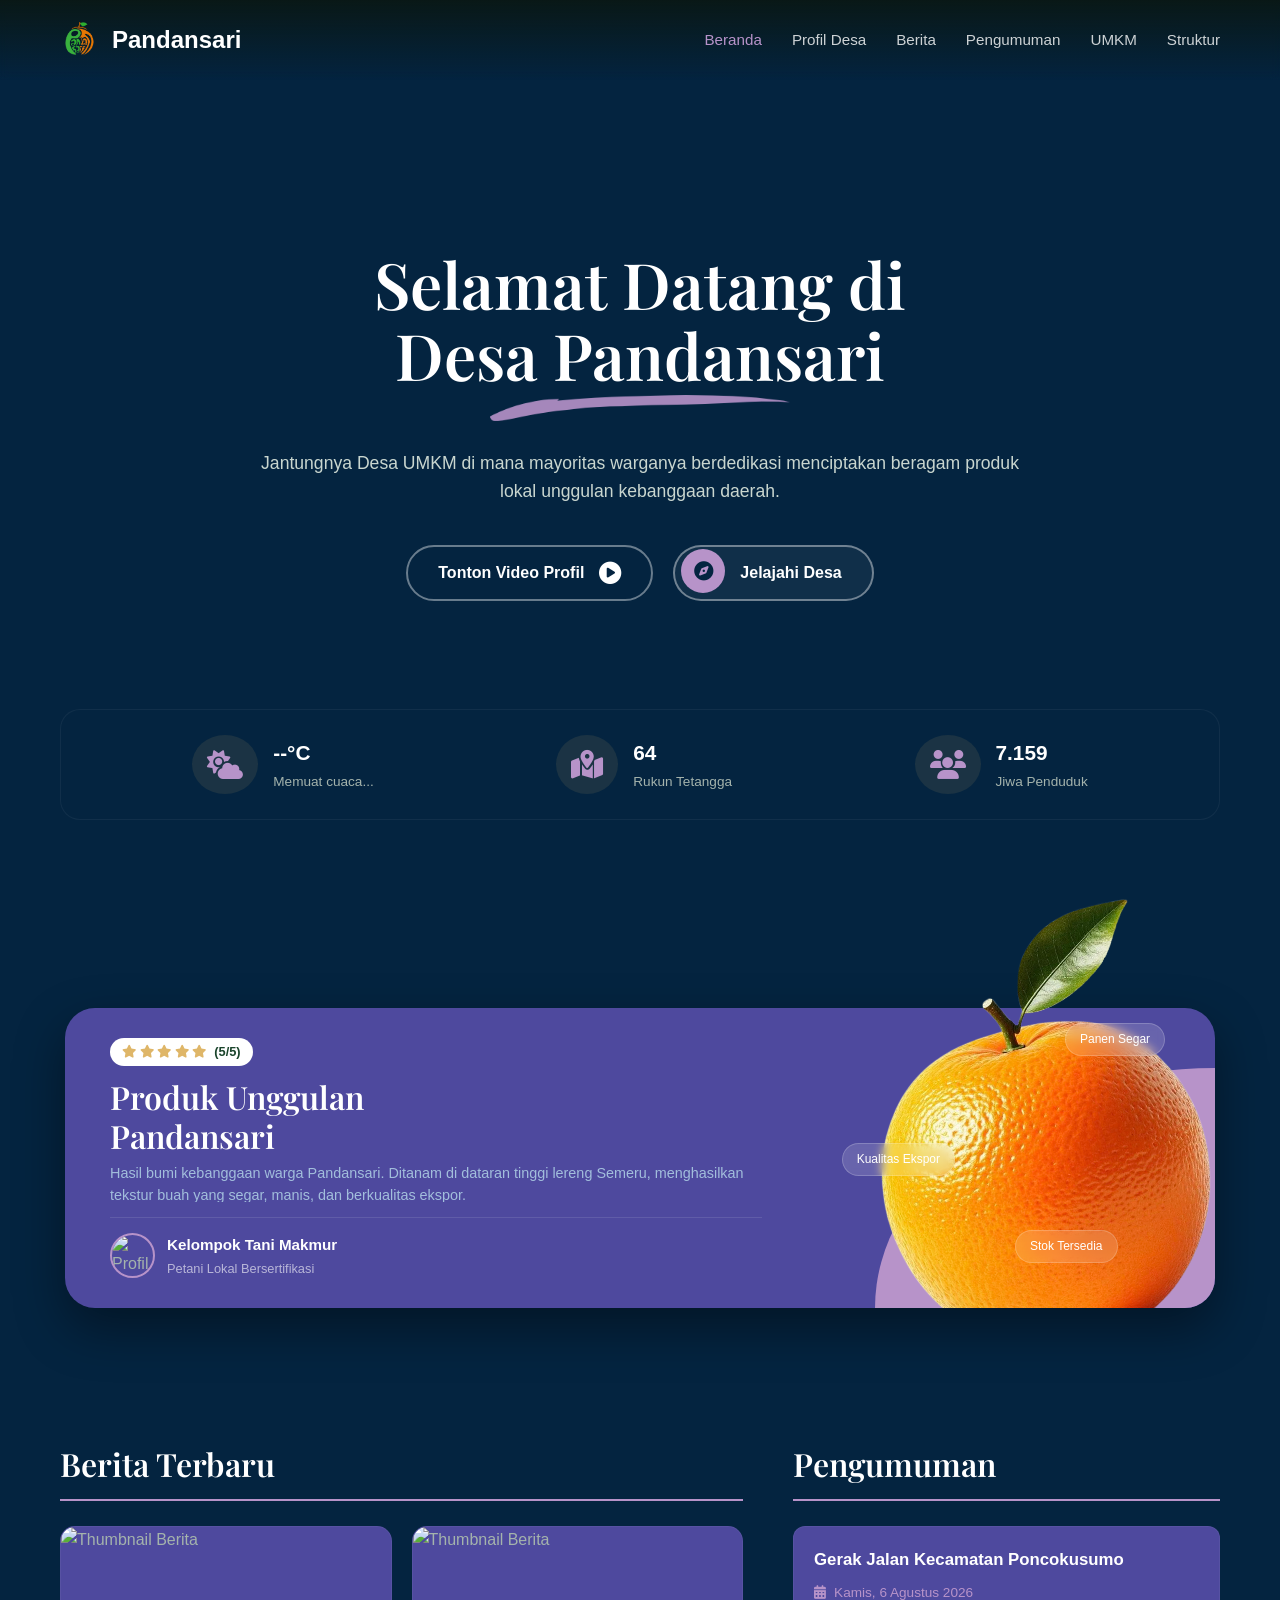
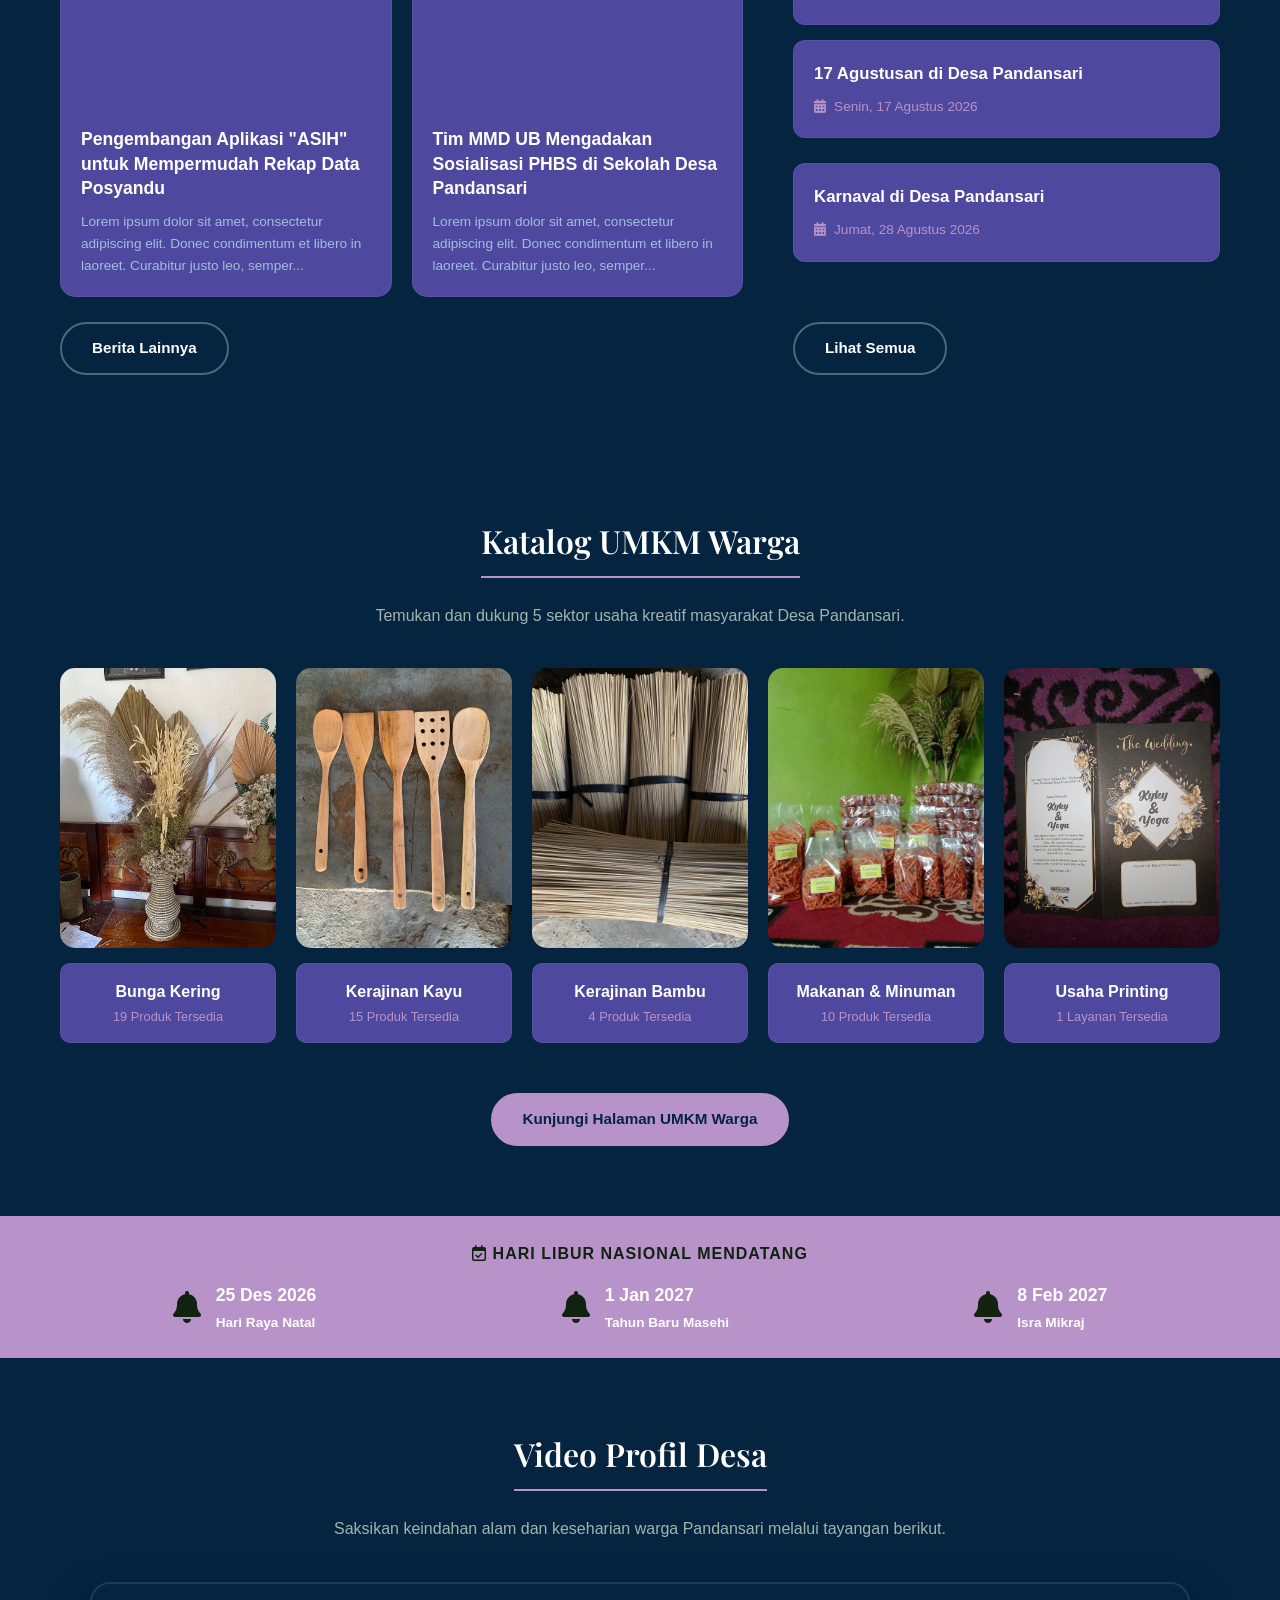
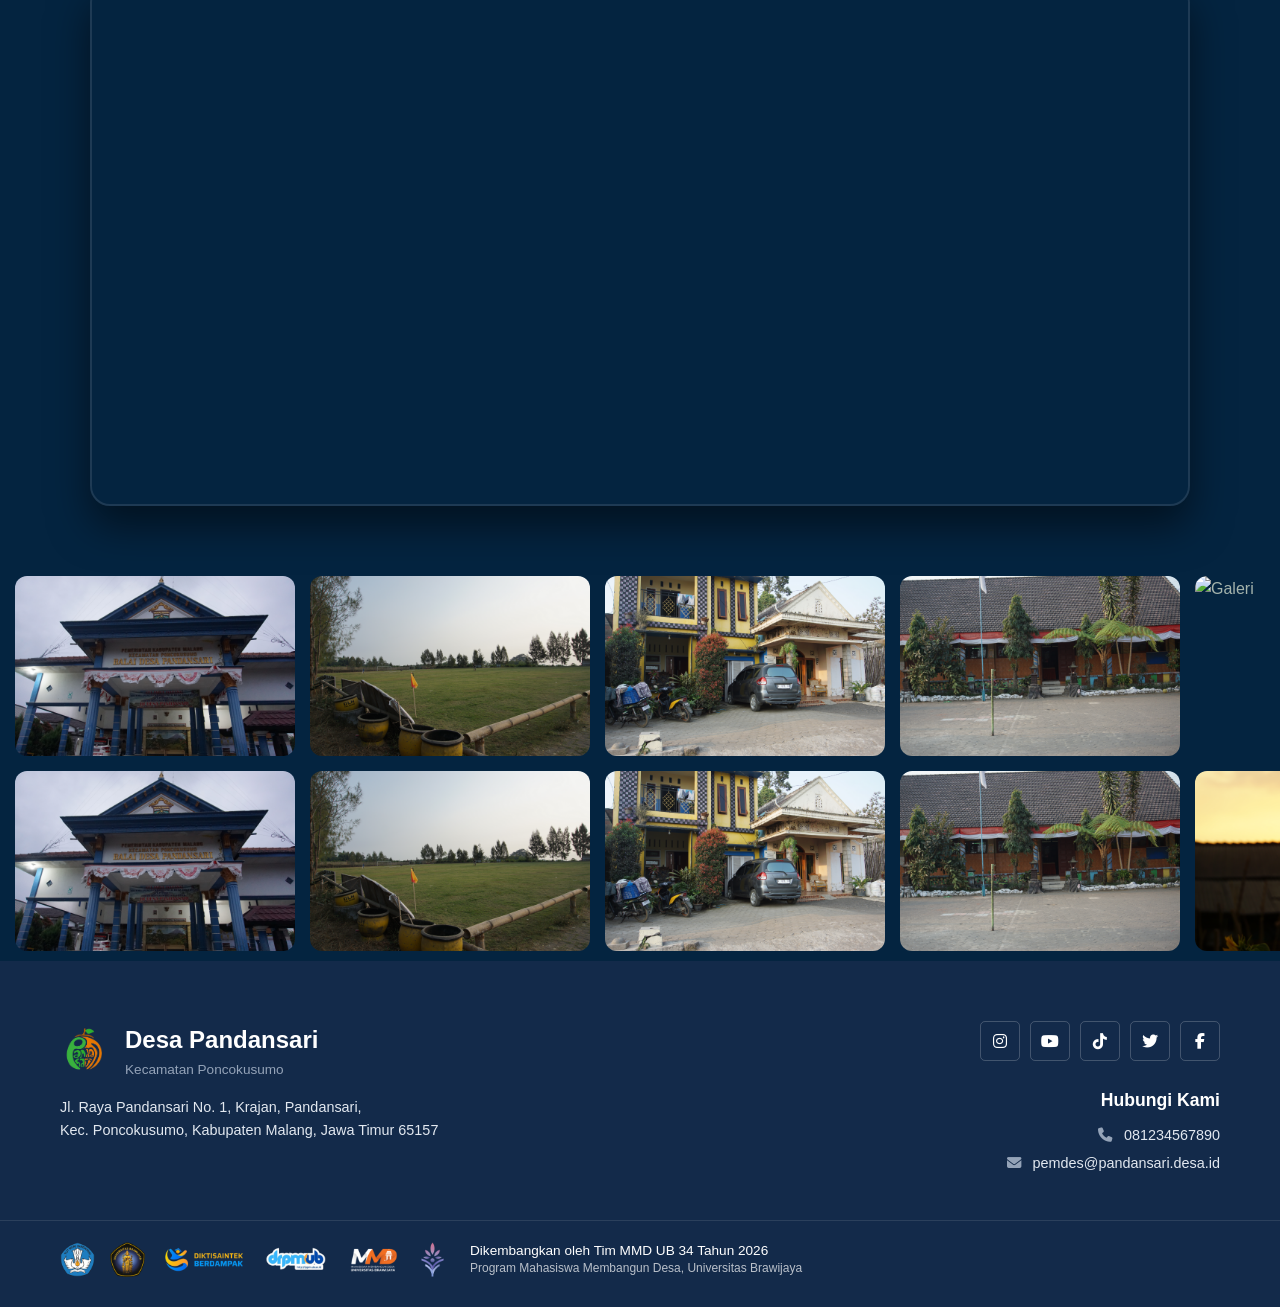
==== commit 36a528ed: "Update video profile ke youtube dan kompres backdrop" ====
--- a/index.html
+++ b/index.html
@@ -286,15 +286,16 @@
             <p style="margin-bottom: 40px;">Saksikan keindahan alam dan keseharian warga Pandansari melalui tayangan berikut.</p>
             
             <div class="video-container-box">
-            <video 
-                width="100%" 
-                height="520" 
-                controls 
-                poster="assets/thumbnail.png" 
-                style="object-fit: cover; border-radius: 20px; display: block;">
-               <source src="assets/VIDEO PROFIL.mp4" type="video/mp4">
-                Maaf, browser Anda tidak mendukung pemutaran video ini.
-            </video>
+<iframe 
+        width="100%" 
+        height="520" 
+        src="https://www.youtube.com/embed/Mh832MdR-_s" 
+        title="Video Profil Desa Pandansari" 
+        frameborder="0" 
+        allow="accelerometer; autoplay; clipboard-write; encrypted-media; gyroscope; picture-in-picture; web-share" 
+        allowfullscreen 
+        style="border-radius: 20px; display: block;">
+    </iframe>
             </div>
         </div>
     </section>
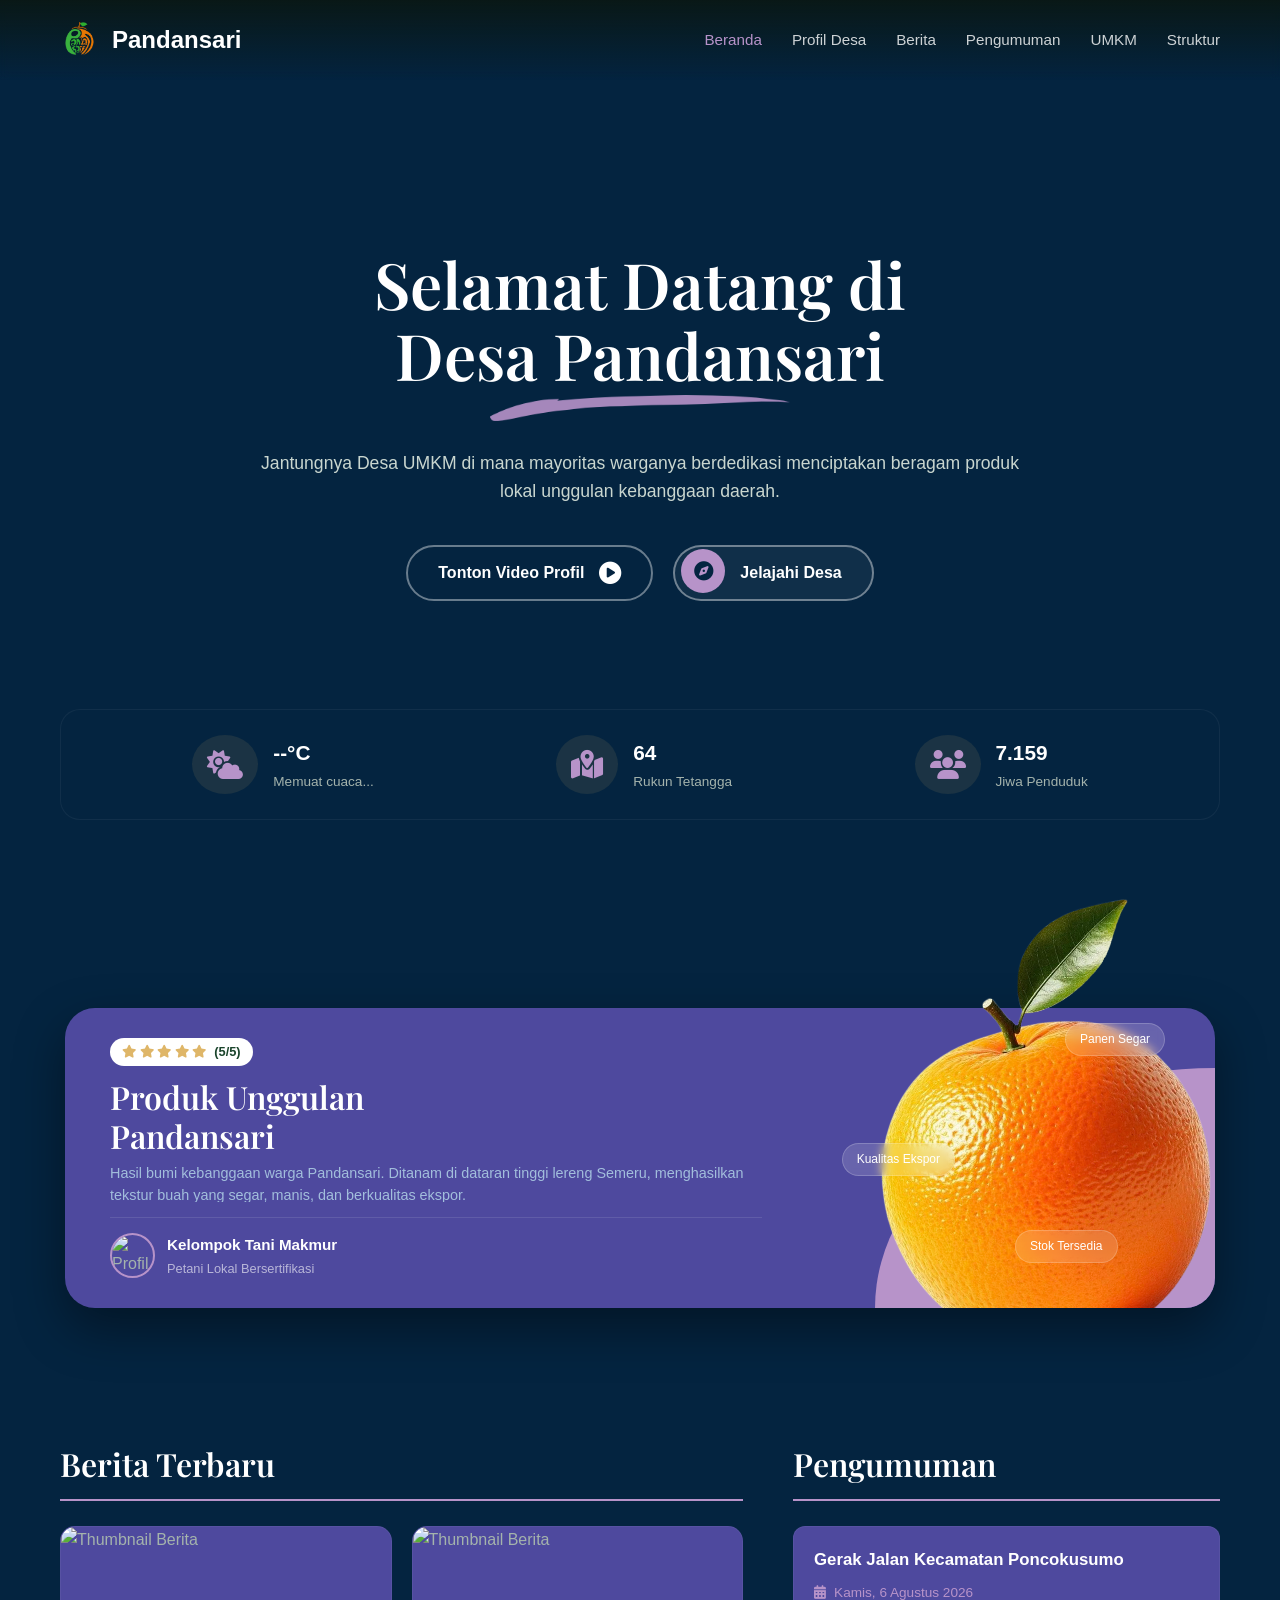
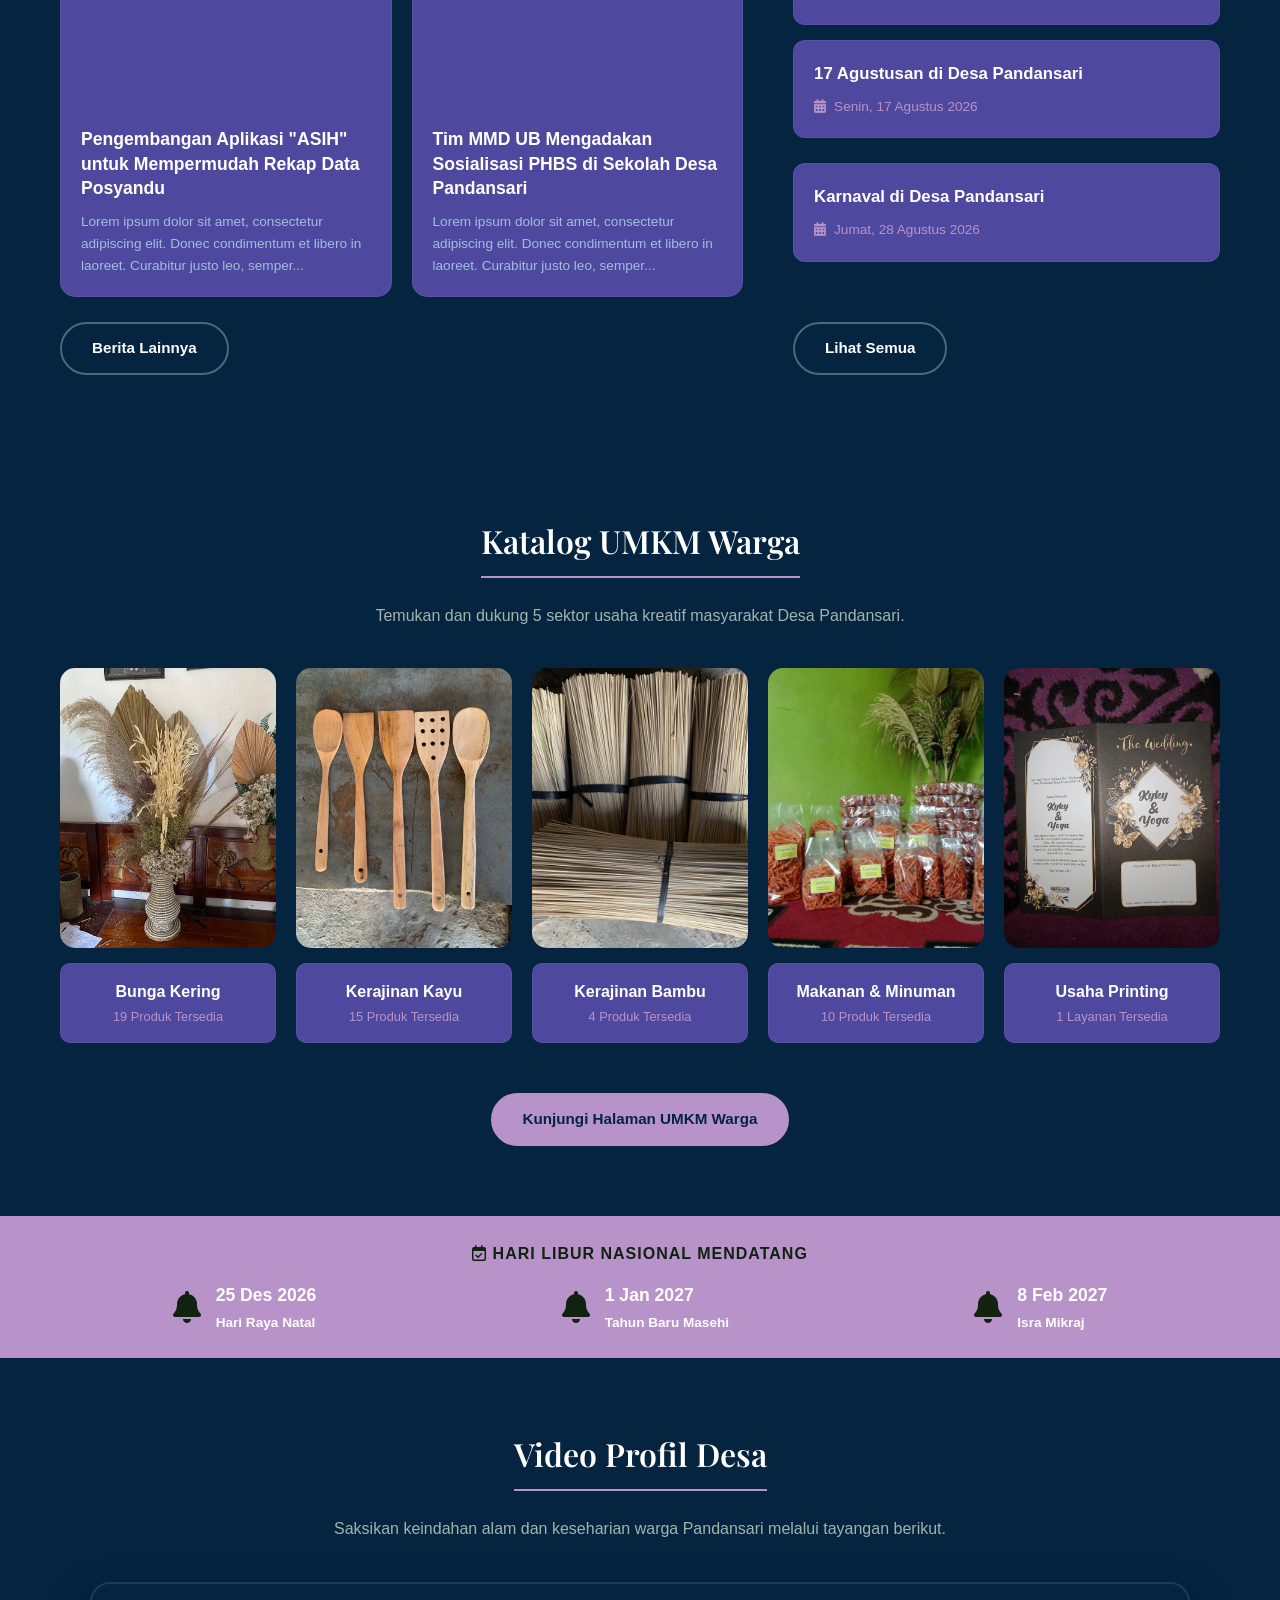
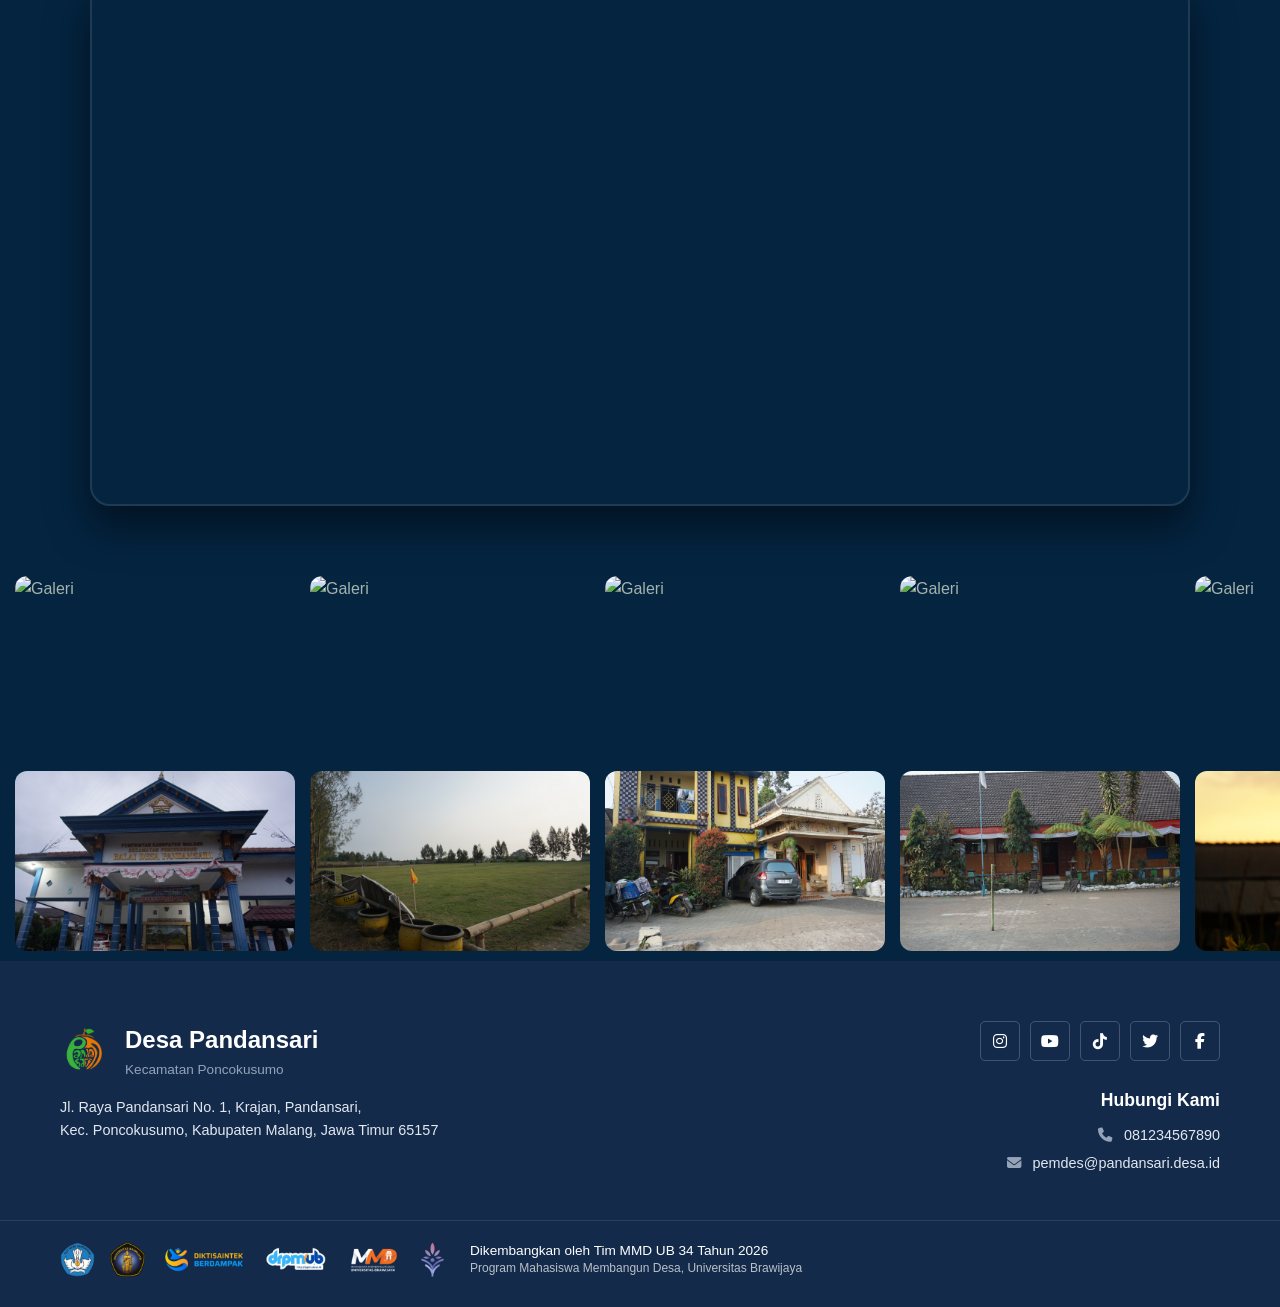
==== commit f444b4ca: "Update video profile ke youtube dan kompres backdrop" ====
--- a/index.html
+++ b/index.html
@@ -305,20 +305,20 @@
         <!-- Baris 1: Kanan ke Kiri -->
         <div class="marquee-track track-right">
             <div class="marquee-content">
-                <img src="assets/Balai Desa.JPG" alt="Galeri">
-                <img src="assets/Lapangan.JPG" alt="Galeri">
-                <img src="assets/Rumah Kasun.JPG" alt="Galeri">
-                <img src="assets/SDN 1.JPG" alt="Galeri">
+                <img src="assets/Balai Desa.jpg" alt="Galeri">
+                <img src="assets/Lapangan.jpg" alt="Galeri">
+                <img src="assets/Rumah Kasun.jpg" alt="Galeri">
+                <img src="assets/SDN 1.jpg" alt="Galeri">
                 <img src="assets/matahari.jpg" alt="Galeri">
-                <img src="assets/bunga.JPG" alt="Galeri">
+                <img src="assets/bunga.jpg" alt="Galeri">
                 <img src="assets/makanan.jpg" alt="Galeri">
                 <!-- Duplikat agar loop mulus -->
-                <img src="assets/Balai Desa.JPG" alt="Galeri">
-                <img src="assets/Lapangan.JPG" alt="Galeri">
-                <img src="assets/Rumah Kasun.JPG" alt="Galeri">
-                <img src="assets/SDN 1.JPG" alt="Galeri">
-                <img src="assets/matahari.JPG" alt="Galeri">
-                <img src="assets/bunga.JPG" alt="Galeri">
+                <img src="assets/Balai Desa.jpg" alt="Galeri">
+                <img src="assets/Lapangan.jpg" alt="Galeri">
+                <img src="assets/Rumah Kasun.jpg" alt="Galeri">
+                <img src="assets/SDN 1.jpg" alt="Galeri">
+                <img src="assets/matahari.jpg" alt="Galeri">
+                <img src="assets/bunga.jpg" alt="Galeri">
                 <img src="assets/makanan.jpg" alt="Galeri">
             </div>
         </div>
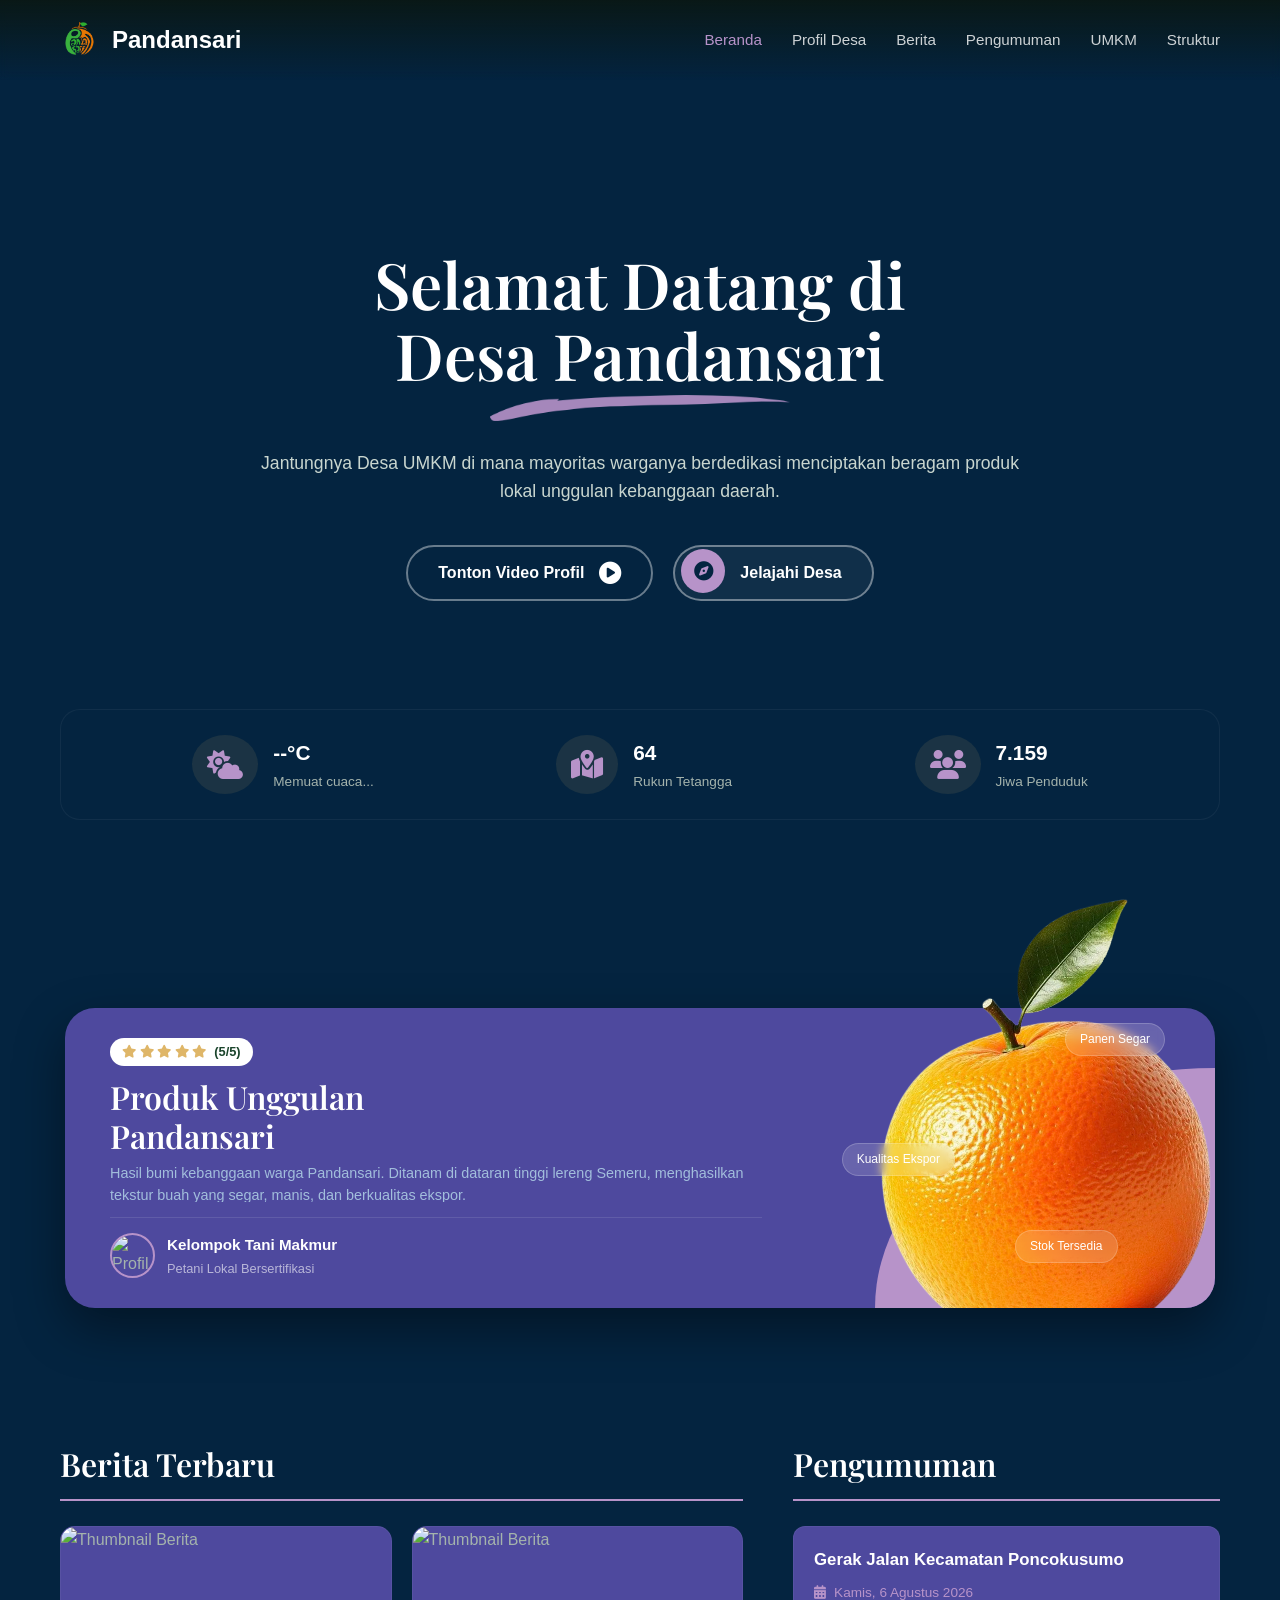
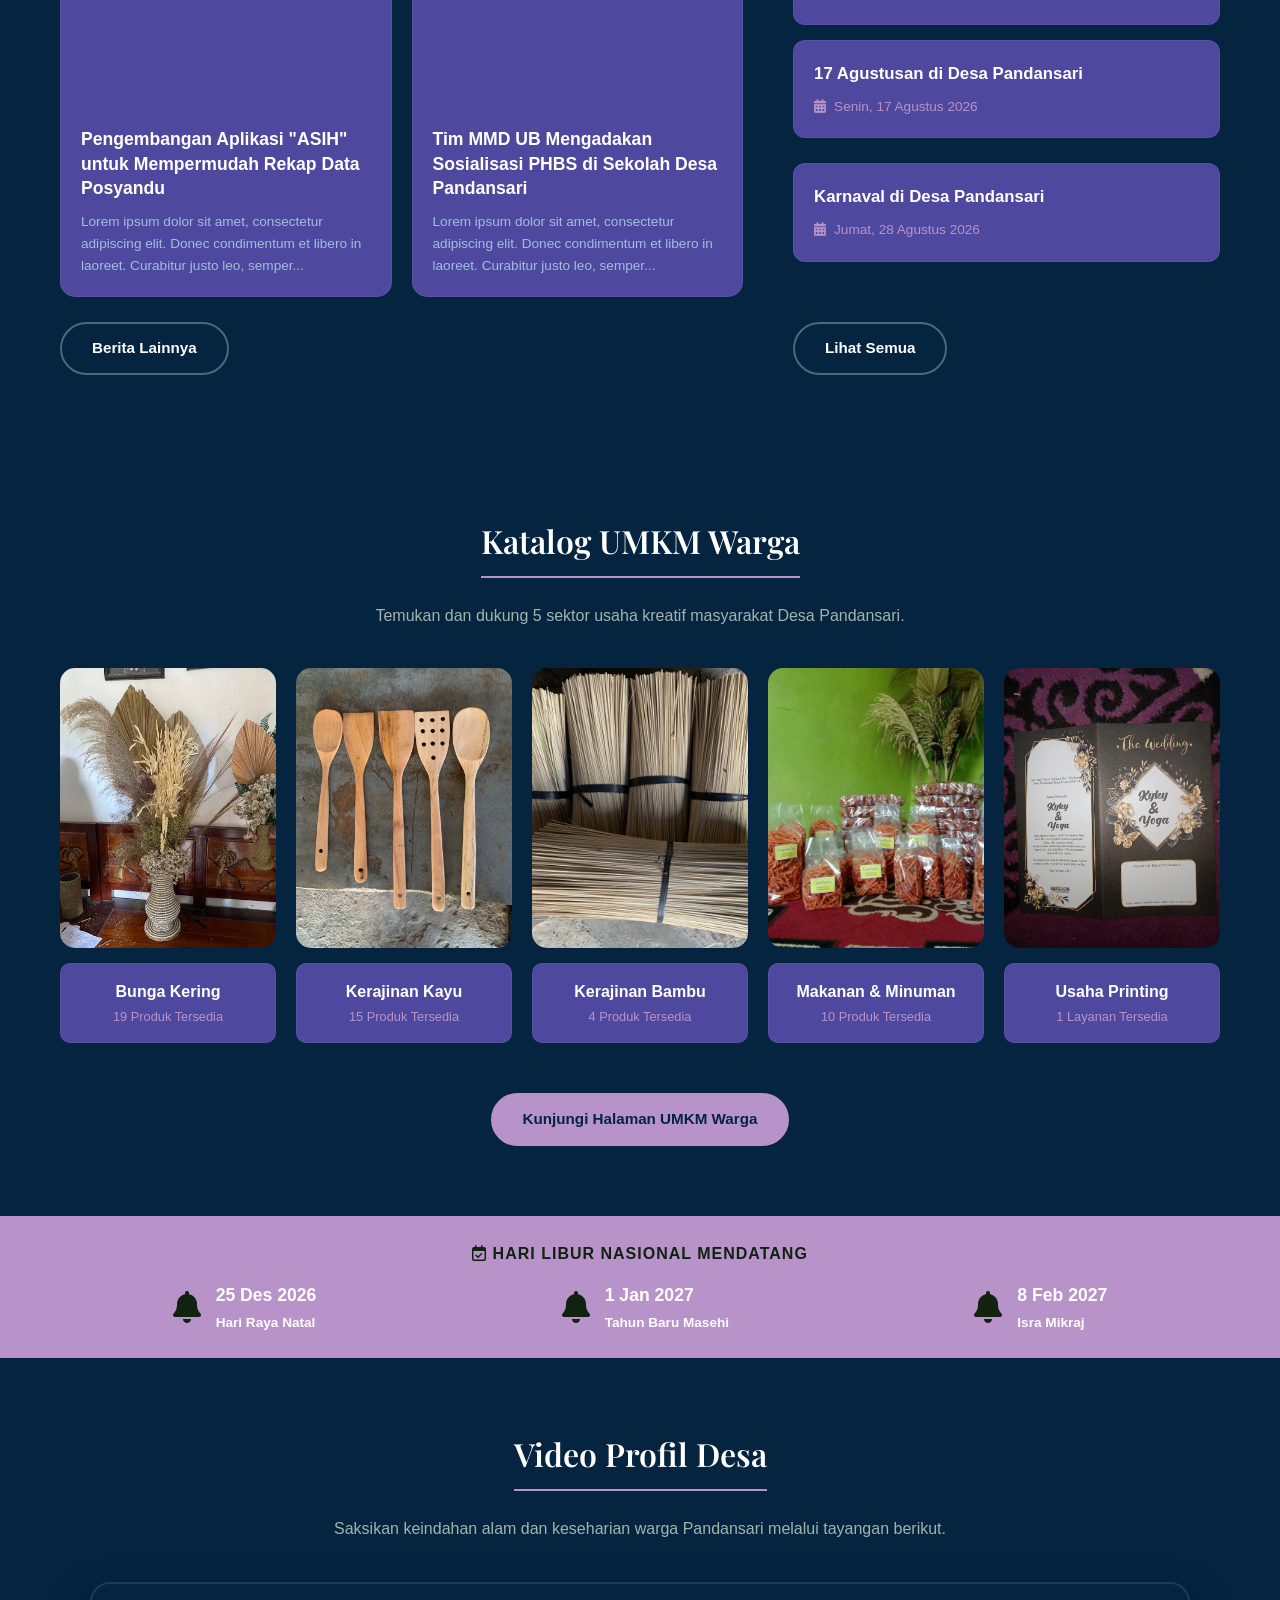
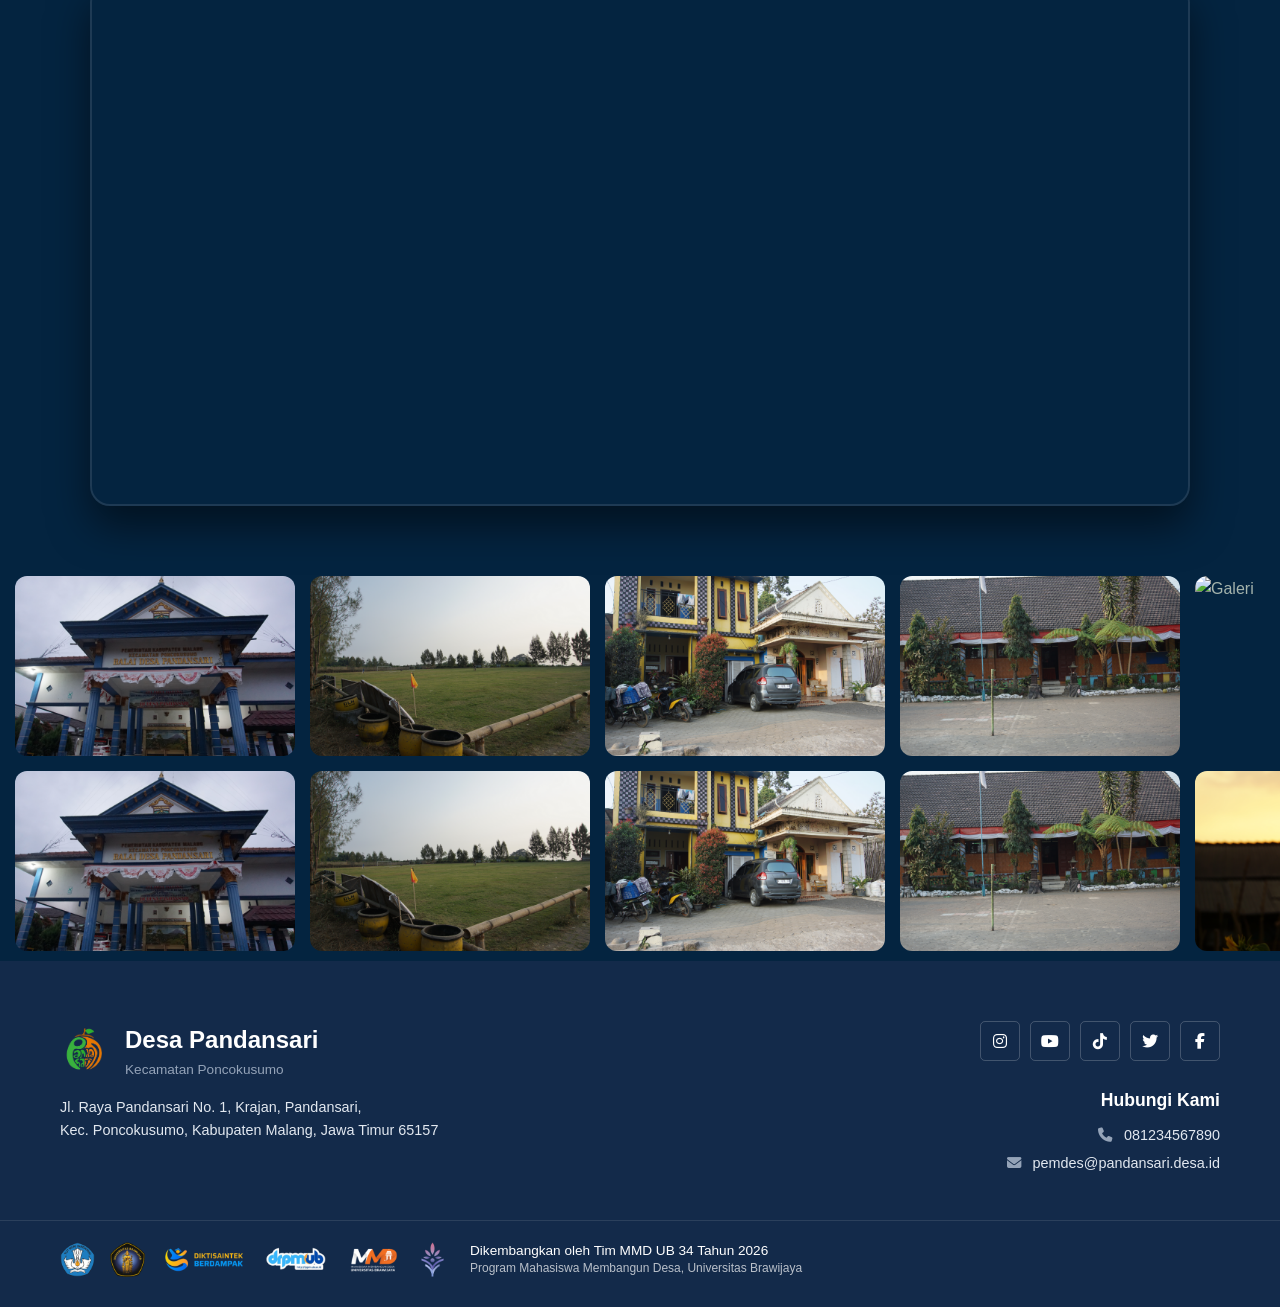
==== commit f6e4030a: "Update video profile ke youtube dan kompres backdrop" ====
--- a/index.html
+++ b/index.html
@@ -305,19 +305,19 @@
         <!-- Baris 1: Kanan ke Kiri -->
         <div class="marquee-track track-right">
             <div class="marquee-content">
-                <img src="assets/Balai Desa.jpg" alt="Galeri">
-                <img src="assets/Lapangan.jpg" alt="Galeri">
-                <img src="assets/Rumah Kasun.jpg" alt="Galeri">
-                <img src="assets/SDN 1.jpg" alt="Galeri">
+                <img src="assets/Balai Desa.JPG" alt="Galeri">
+                <img src="assets/Lapangan.JPG" alt="Galeri">
+                <img src="assets/Rumah Kasun.JPG" alt="Galeri">
+                <img src="assets/SDN 1.JPG" alt="Galeri">
                 <img src="assets/matahari.jpg" alt="Galeri">
                 <img src="assets/bunga.jpg" alt="Galeri">
                 <img src="assets/makanan.jpg" alt="Galeri">
                 <!-- Duplikat agar loop mulus -->
-                <img src="assets/Balai Desa.jpg" alt="Galeri">
-                <img src="assets/Lapangan.jpg" alt="Galeri">
-                <img src="assets/Rumah Kasun.jpg" alt="Galeri">
-                <img src="assets/SDN 1.jpg" alt="Galeri">
-                <img src="assets/matahari.jpg" alt="Galeri">
+                <img src="assets/Balai Desa.JPG" alt="Galeri">
+                <img src="assets/Lapangan.JPG" alt="Galeri">
+                <img src="assets/Rumah Kasun.JPG" alt="Galeri">
+                <img src="assets/SDN 1.JPG" alt="Galeri">
+                <img src="assets/matahari.JPG" alt="Galeri">
                 <img src="assets/bunga.jpg" alt="Galeri">
                 <img src="assets/makanan.jpg" alt="Galeri">
             </div>
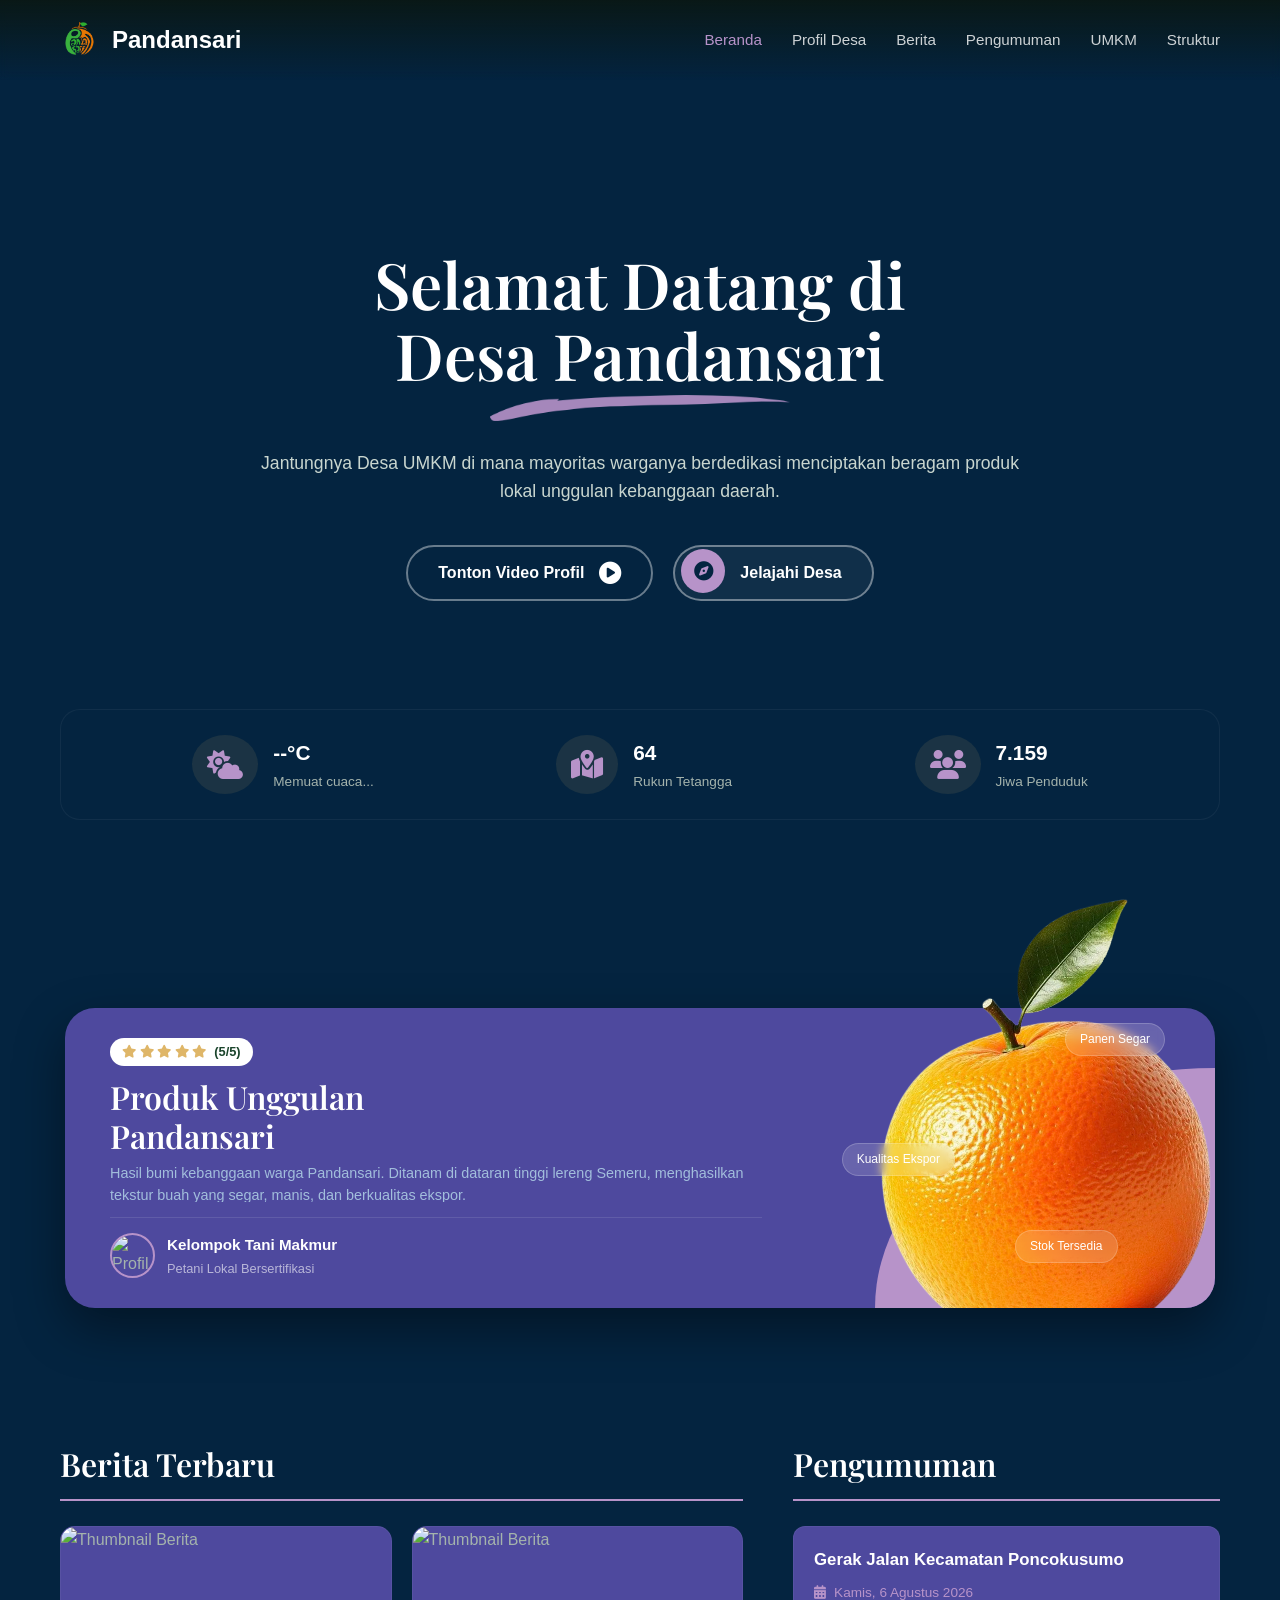
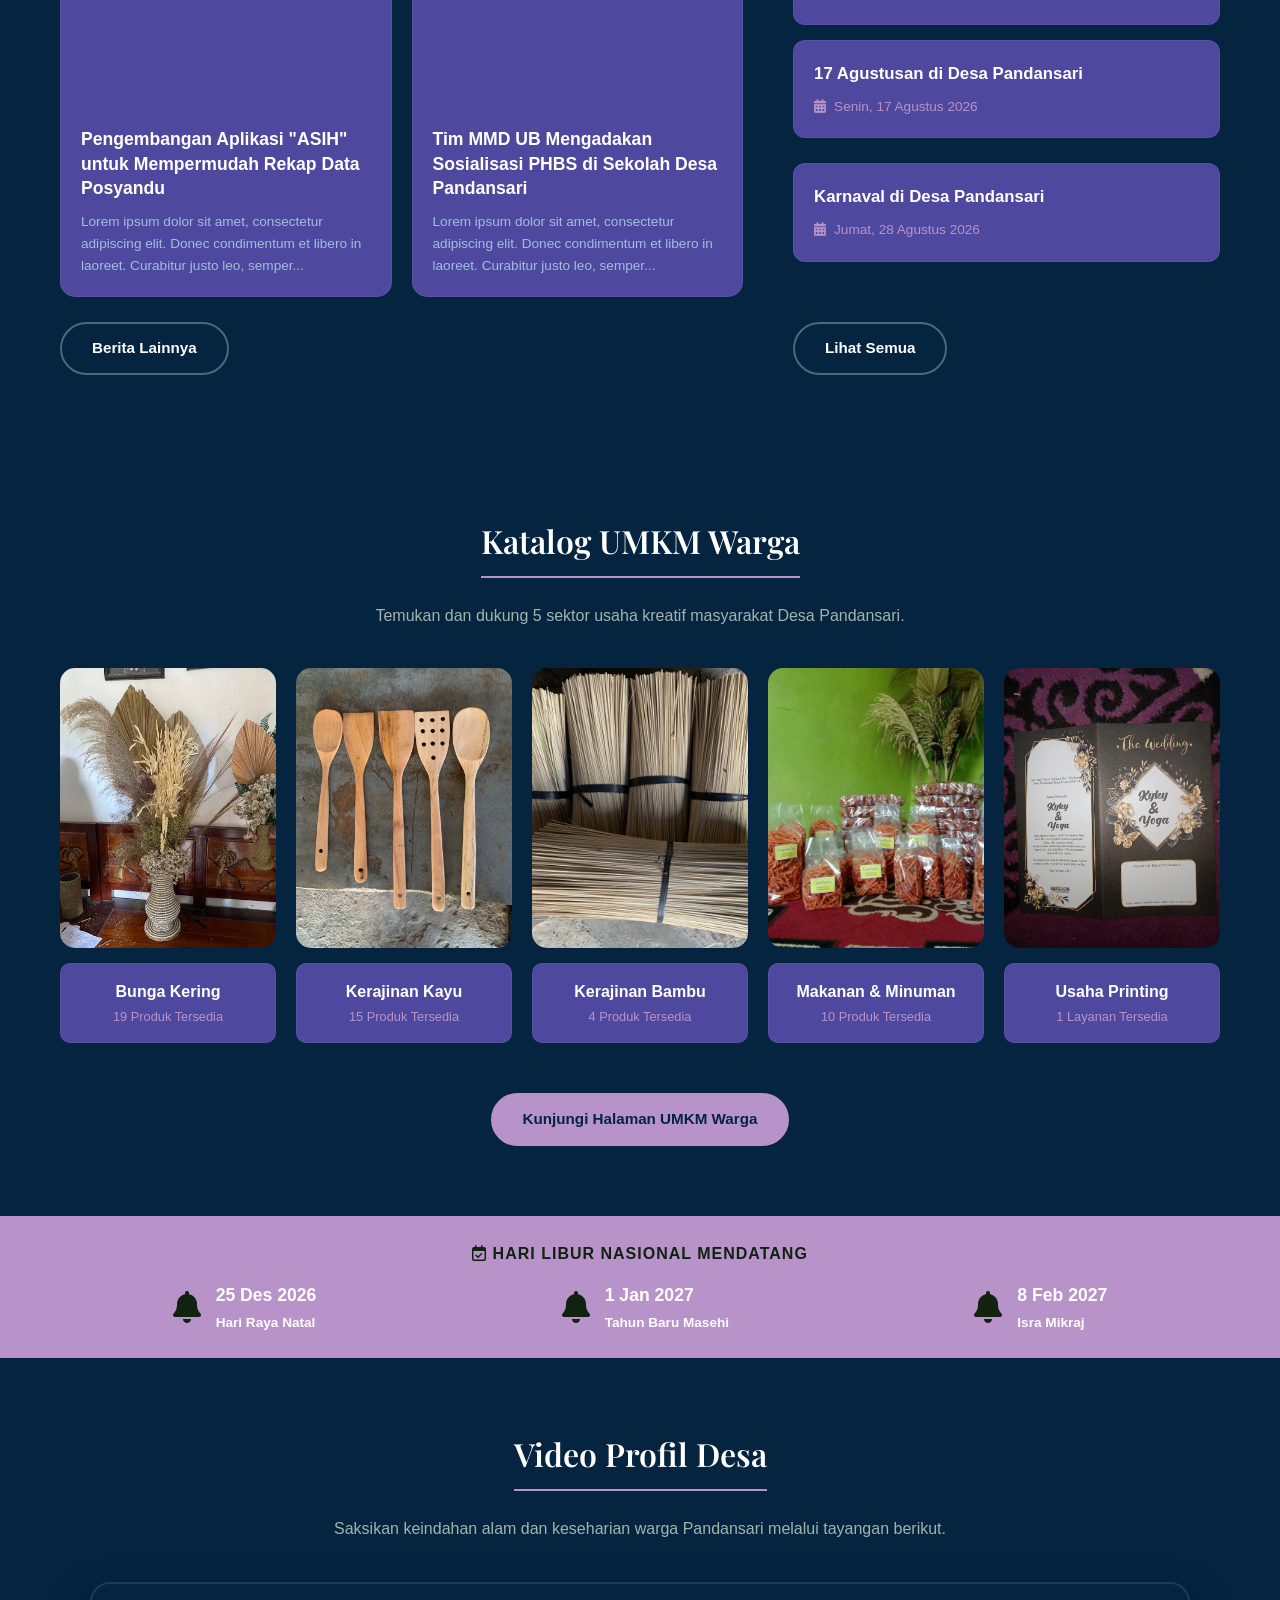
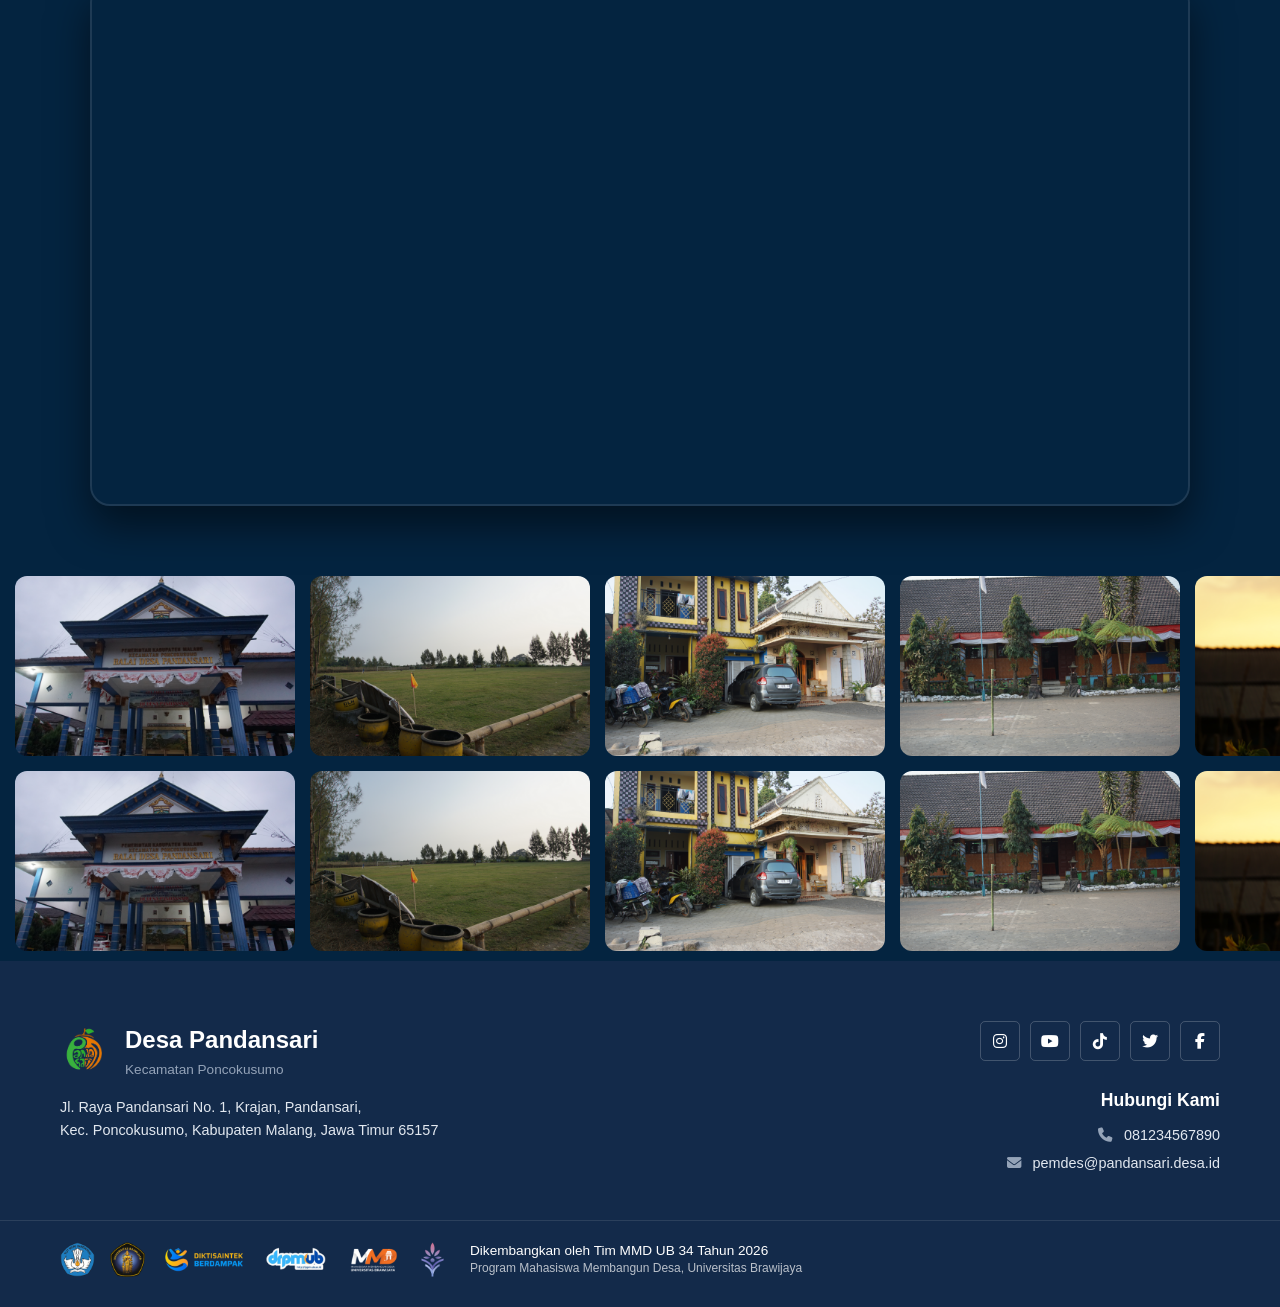
==== commit ec6303d5: "Update video profile ke youtube dan kompres backdrop" ====
--- a/index.html
+++ b/index.html
@@ -309,7 +309,7 @@
                 <img src="assets/Lapangan.JPG" alt="Galeri">
                 <img src="assets/Rumah Kasun.JPG" alt="Galeri">
                 <img src="assets/SDN 1.JPG" alt="Galeri">
-                <img src="assets/matahari.jpg" alt="Galeri">
+                <img src="assets/matahari.JPG" alt="Galeri">
                 <img src="assets/bunga.jpg" alt="Galeri">
                 <img src="assets/makanan.jpg" alt="Galeri">
                 <!-- Duplikat agar loop mulus -->
@@ -331,7 +331,7 @@
                 <img src="assets/Rumah Kasun.JPG" alt="Galeri">
                 <img src="assets/SDN 1.JPG" alt="Galeri">
                 <img src="assets/matahari.JPG" alt="Galeri">
-                <img src="assets/bunga.JPG" alt="Galeri">
+                <img src="assets/bunga.jpg" alt="Galeri">
                 <img src="assets/makanan.jpg" alt="Galeri">
                 <!-- Duplikat agar loop mulus -->
                 <img src="assets/Balai Desa.JPG" alt="Galeri">
@@ -339,7 +339,7 @@
                 <img src="assets/Rumah Kasun.JPG" alt="Galeri">
                 <img src="assets/SDN 1.JPG" alt="Galeri">
                 <img src="assets/matahari.JPG" alt="Galeri">
-                <img src="assets/bunga.JPG" alt="Galeri">
+                <img src="assets/bunga.jpg" alt="Galeri">
                 <img src="assets/makanan.jpg" alt="Galeri">
             </div>
         </div>
